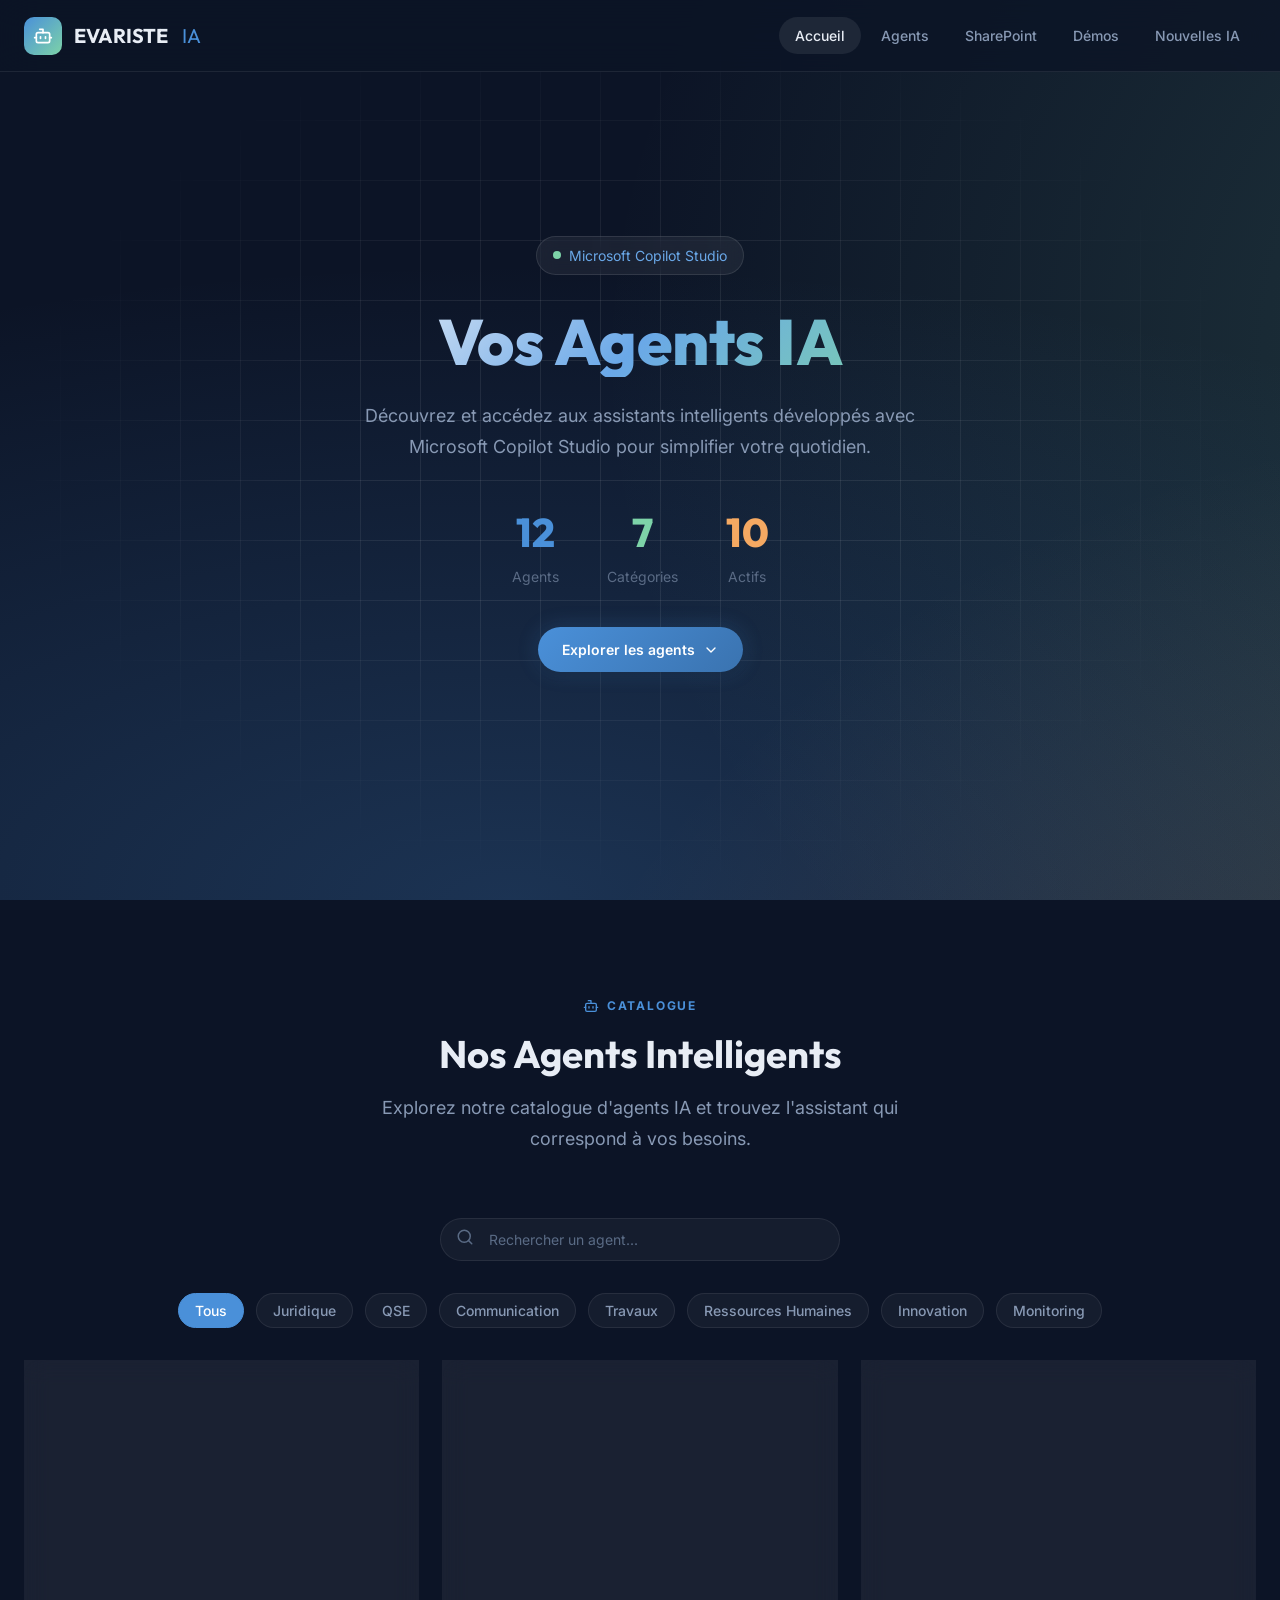
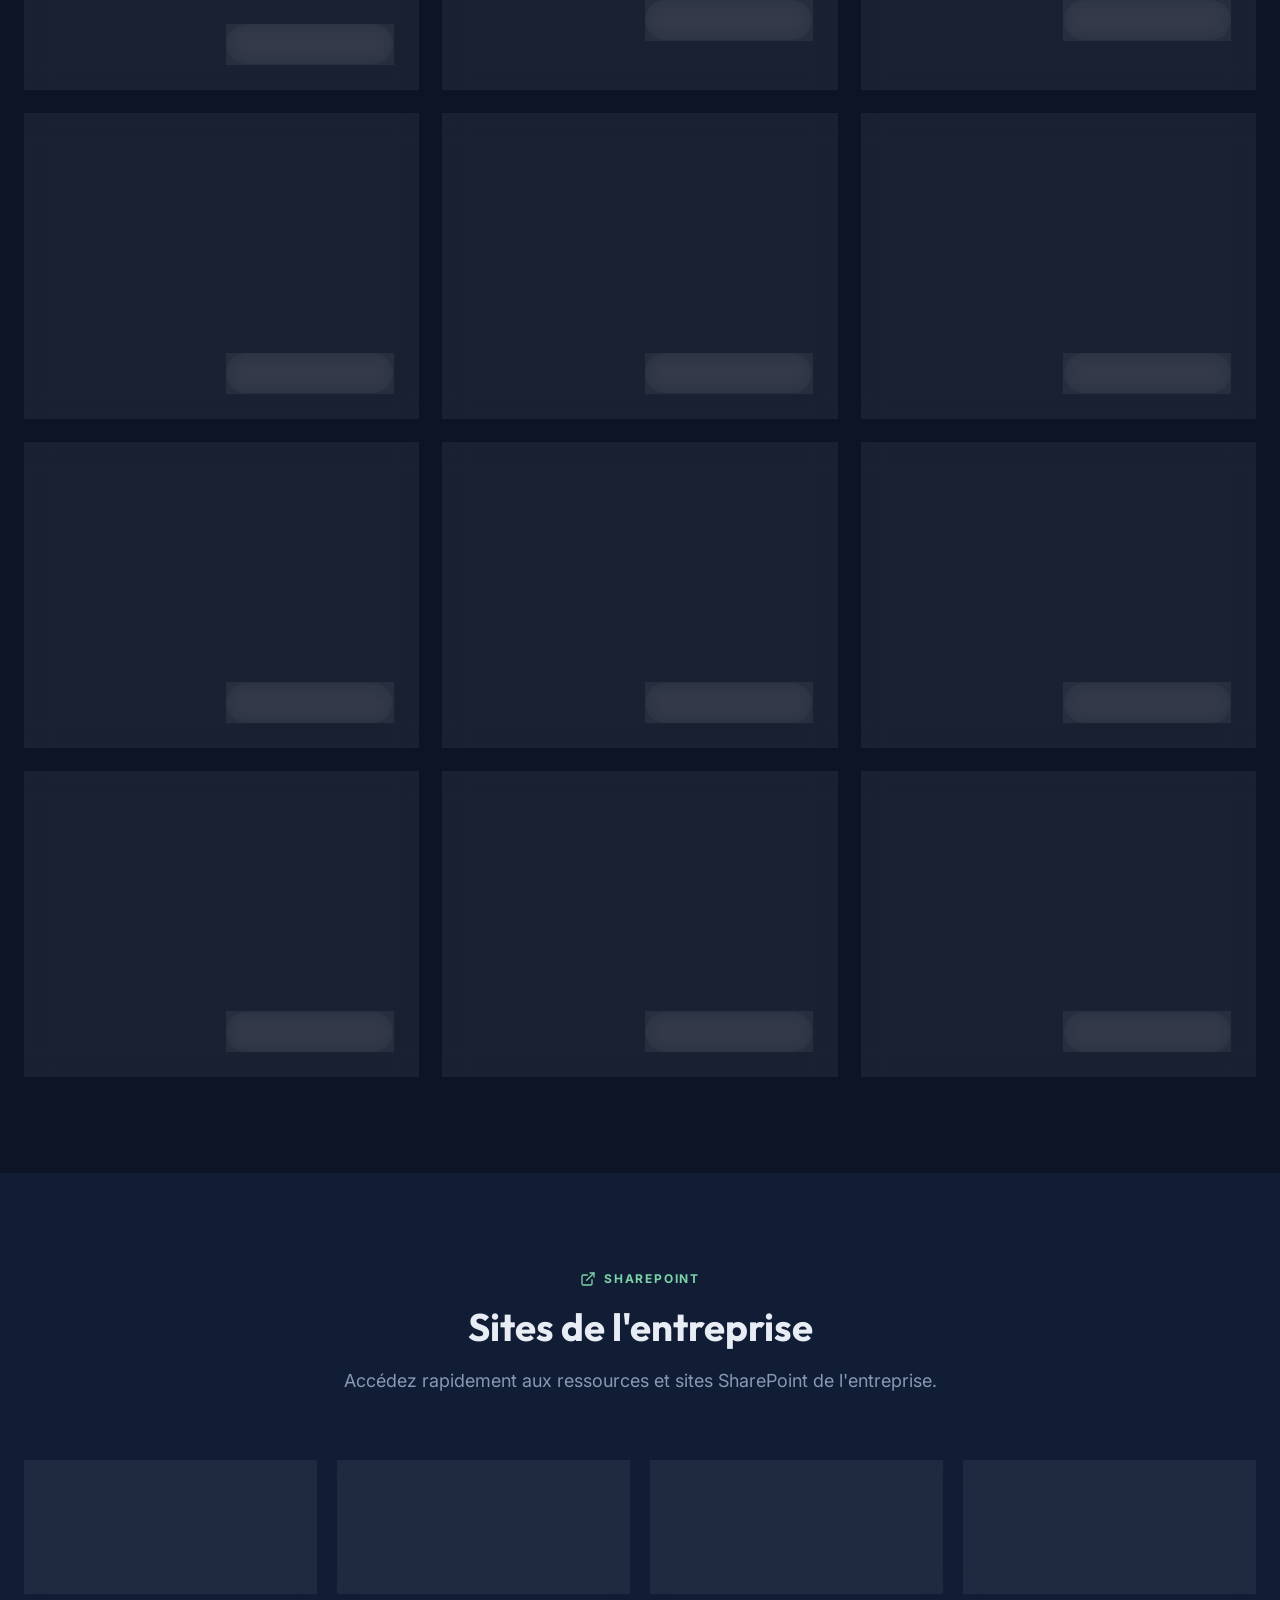
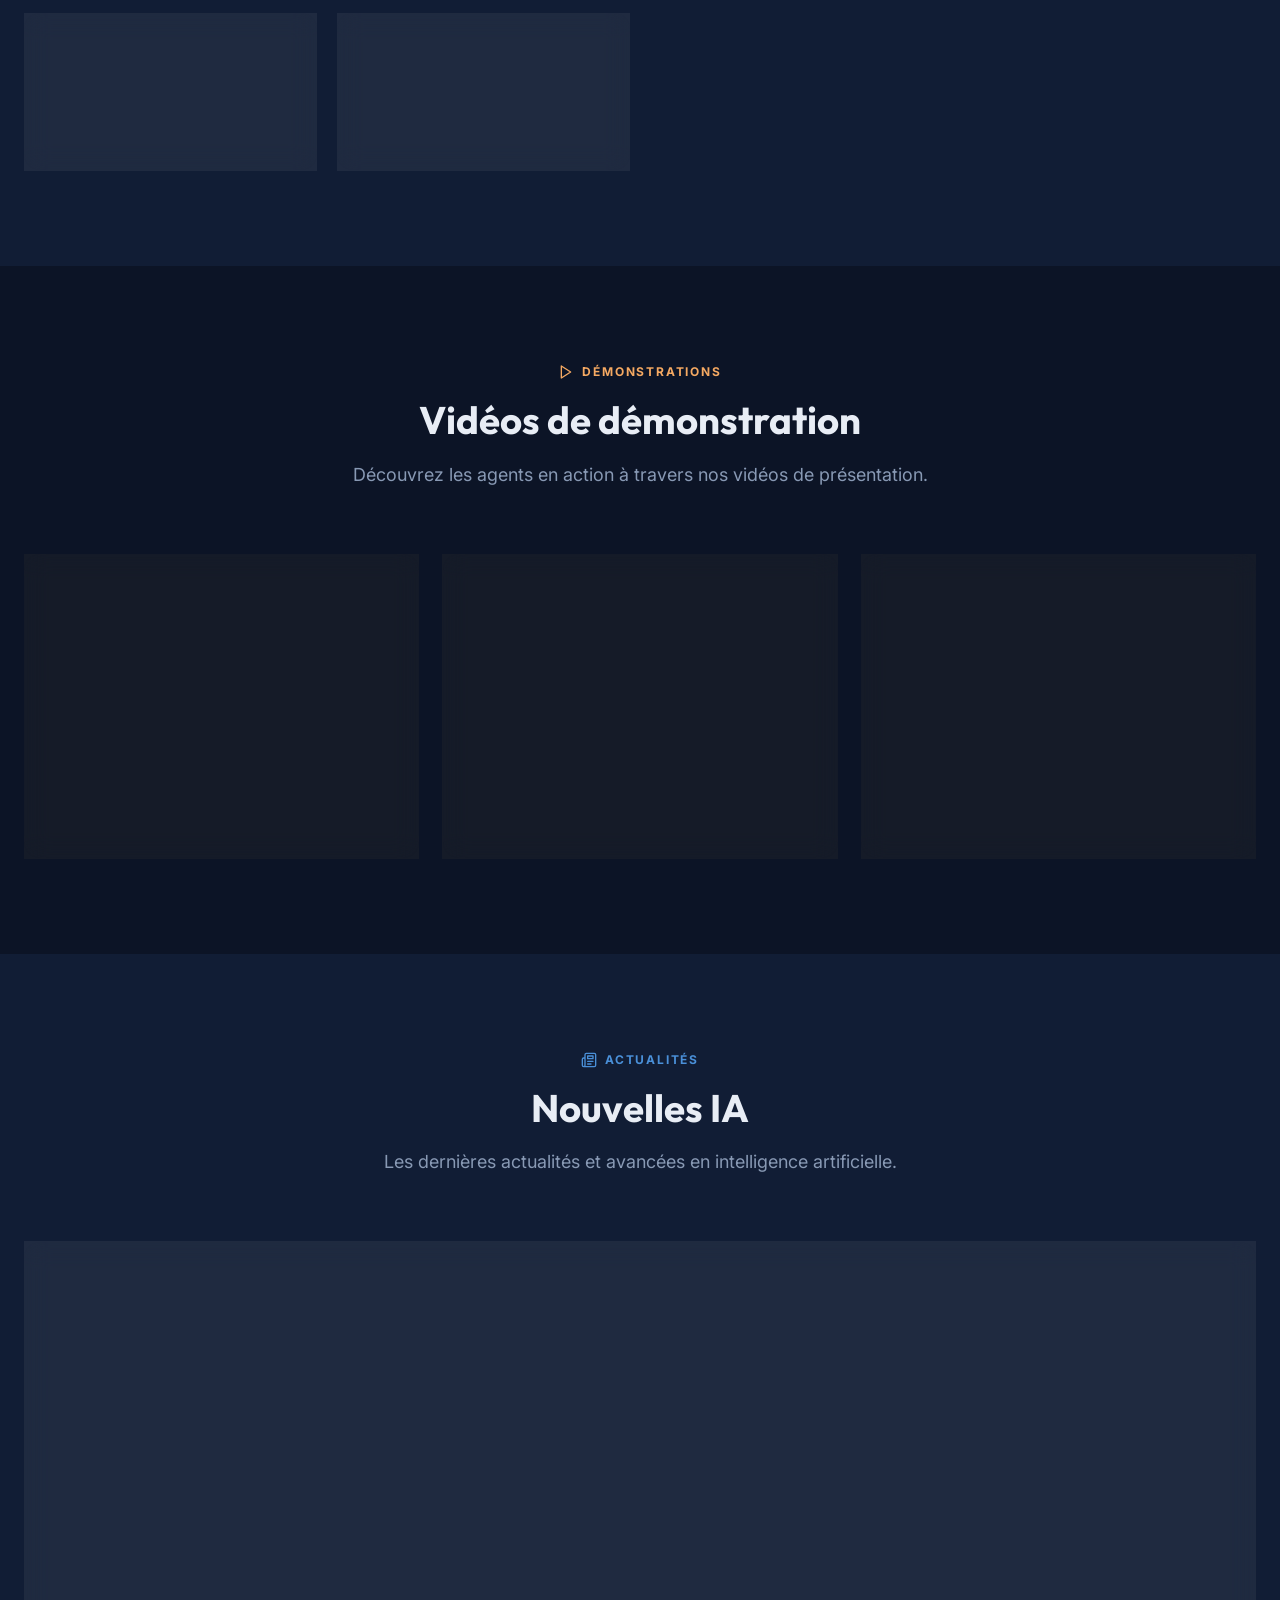
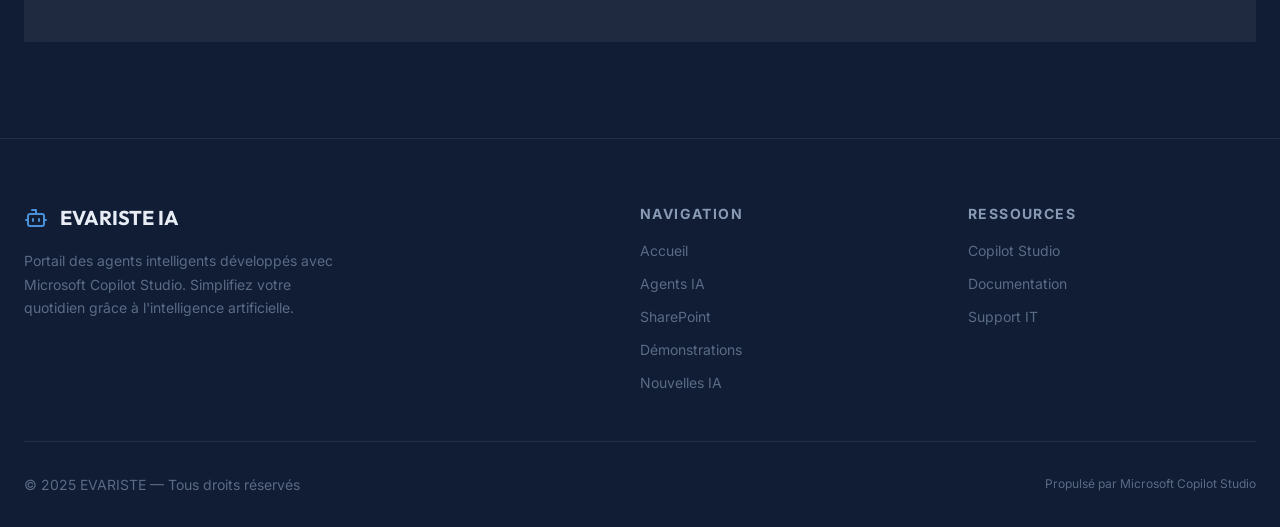
==== index.html @ 1adda0bb "first_edition première version de la page" ====
<!DOCTYPE html>
<html lang="fr">
<head>
  <meta charset="UTF-8">
  <meta name="viewport" content="width=device-width, initial-scale=1.0">
  <meta name="description" content="Portail des agents IA développés avec Microsoft Copilot Studio — EVARISTE. Découvrez et accédez aux assistants intelligents de l'entreprise.">
  <meta name="theme-color" content="#0c1426">
  <title>Agents IA — Copilot Studio | EVARISTE</title>

  <!-- Google Fonts -->
  <link rel="preconnect" href="https://fonts.googleapis.com">
  <link rel="preconnect" href="https://fonts.gstatic.com" crossorigin>
  <link href="https://fonts.googleapis.com/css2?family=Inter:wght@400;500;600;700&family=Outfit:wght@600;700;800&display=swap" rel="stylesheet">

  <!-- Stylesheets -->
  <link rel="stylesheet" href="css/variables.css">
  <link rel="stylesheet" href="css/base.css">
  <link rel="stylesheet" href="css/animations.css">
  <link rel="stylesheet" href="css/components.css">
  <link rel="stylesheet" href="css/layout.css">

  <!-- Favicon (inline SVG) -->
  <link rel="icon" href="data:image/svg+xml,<svg xmlns='http://www.w3.org/2000/svg' viewBox='0 0 100 100'><rect width='100' height='100' rx='20' fill='%234A90D9'/><text y='70' x='15' font-size='60' fill='white' font-family='sans-serif' font-weight='bold'>IA</text></svg>">
</head>
<body>

  <!-- ===== NAVIGATION ===== -->
  <nav class="nav" id="nav" role="navigation" aria-label="Navigation principale">
    <div class="nav__container">
      <a href="#" class="nav__logo" aria-label="EVARISTE - Accueil">
        <div class="nav__logo-icon" aria-hidden="true">
          <svg xmlns="http://www.w3.org/2000/svg" width="20" height="20" viewBox="0 0 24 24" fill="none" stroke="currentColor" stroke-width="2" stroke-linecap="round" stroke-linejoin="round"><path d="M12 8V4H8"/><rect x="4" y="8" width="16" height="12" rx="2"/><path d="M2 14h2"/><path d="M20 14h2"/><path d="M15 13v2"/><path d="M9 13v2"/></svg>
        </div>
        EVARISTE <span style="color: var(--blue); font-weight: 400; margin-left: 2px;">IA</span>
      </a>

      <div class="nav__links" id="nav-links">
        <a href="#accueil" class="nav__link active">Accueil</a>
        <a href="#agents" class="nav__link">Agents</a>
        <a href="#sharepoint" class="nav__link">SharePoint</a>
        <a href="#demos" class="nav__link">Démos</a>
        <a href="#nouvelles" class="nav__link">Nouvelles IA</a>
      </div>

      <button class="nav__hamburger" id="nav-hamburger" aria-label="Menu" aria-expanded="false">
        <span></span>
        <span></span>
        <span></span>
      </button>
    </div>
  </nav>

  <main>

    <!-- ===== HERO ===== -->
    <section class="hero" id="accueil">
      <div class="hero__bg" aria-hidden="true"></div>
      <div class="hero__grid" aria-hidden="true"></div>

      <div class="hero__content">
        <div class="hero__badge scale-in">
          <span class="hero__badge-dot" aria-hidden="true"></span>
          Microsoft Copilot Studio
        </div>

        <h1 class="hero__title fade-in">Vos Agents IA</h1>

        <p class="hero__subtitle fade-in">
          Découvrez et accédez aux assistants intelligents développés avec
          Microsoft Copilot Studio pour simplifier votre quotidien.
        </p>

        <div class="hero__stats fade-in">
          <div class="hero__stat">
            <div class="hero__stat-number blue" id="stat-agents">0</div>
            <div class="hero__stat-label">Agents</div>
          </div>
          <div class="hero__stat">
            <div class="hero__stat-number green" id="stat-categories">0</div>
            <div class="hero__stat-label">Catégories</div>
          </div>
          <div class="hero__stat">
            <div class="hero__stat-number orange" id="stat-active">0</div>
            <div class="hero__stat-label">Actifs</div>
          </div>
        </div>

        <div class="hero__cta fade-in">
          <a href="#agents" class="btn btn--primary">
            Explorer les agents
            <svg xmlns="http://www.w3.org/2000/svg" width="16" height="16" viewBox="0 0 24 24" fill="none" stroke="currentColor" stroke-width="2" stroke-linecap="round" stroke-linejoin="round"><polyline points="6 9 12 15 18 9"/></svg>
          </a>
        </div>
      </div>
    </section>

    <!-- ===== CATALOGUE DES AGENTS ===== -->
    <section class="section" id="agents">
      <div class="container">
        <div class="section__header slide-left">
          <div class="section__eyebrow">
            <svg xmlns="http://www.w3.org/2000/svg" width="16" height="16" viewBox="0 0 24 24" fill="none" stroke="currentColor" stroke-width="2" stroke-linecap="round" stroke-linejoin="round"><path d="M12 8V4H8"/><rect x="4" y="8" width="16" height="12" rx="2"/><path d="M2 14h2"/><path d="M20 14h2"/><path d="M15 13v2"/><path d="M9 13v2"/></svg>
            Catalogue
          </div>
          <h2 class="section__title">Nos Agents Intelligents</h2>
          <p class="section__subtitle">
            Explorez notre catalogue d'agents IA et trouvez l'assistant qui correspond à vos besoins.
          </p>
        </div>

        <!-- Search -->
        <div class="search-container fade-in">
          <span class="search-icon" aria-hidden="true">
            <svg xmlns="http://www.w3.org/2000/svg" width="18" height="18" viewBox="0 0 24 24" fill="none" stroke="currentColor" stroke-width="2" stroke-linecap="round" stroke-linejoin="round"><circle cx="11" cy="11" r="8"/><line x1="21" y1="21" x2="16.65" y2="16.65"/></svg>
          </span>
          <input type="text" class="search-input" id="search-input" placeholder="Rechercher un agent..." aria-label="Rechercher un agent">
        </div>

        <!-- Category Filters -->
        <div class="filter-bar" id="filter-bar" role="group" aria-label="Filtres par catégorie"></div>

        <!-- Agents Grid (rendered by JS) -->
        <div class="agents-grid" id="agents-grid" role="list" aria-label="Liste des agents"></div>
      </div>
    </section>

    <!-- ===== LIENS SHAREPOINT ===== -->
    <section class="section section--alt" id="sharepoint">
      <div class="container">
        <div class="section__header slide-left">
          <div class="section__eyebrow green">
            <svg xmlns="http://www.w3.org/2000/svg" width="16" height="16" viewBox="0 0 24 24" fill="none" stroke="currentColor" stroke-width="2" stroke-linecap="round" stroke-linejoin="round"><path d="M18 13v6a2 2 0 0 1-2 2H5a2 2 0 0 1-2-2V8a2 2 0 0 1 2-2h6"/><polyline points="15 3 21 3 21 9"/><line x1="10" y1="14" x2="21" y2="3"/></svg>
            SharePoint
          </div>
          <h2 class="section__title">Sites de l'entreprise</h2>
          <p class="section__subtitle">
            Accédez rapidement aux ressources et sites SharePoint de l'entreprise.
          </p>
        </div>

        <!-- SP Grid (rendered by JS) -->
        <div class="sp-grid" id="sp-grid" role="list" aria-label="Liens SharePoint"></div>
      </div>
    </section>

    <!-- ===== DÉMONSTRATIONS VIDÉO ===== -->
    <section class="section" id="demos">
      <div class="container">
        <div class="section__header slide-left">
          <div class="section__eyebrow orange">
            <svg xmlns="http://www.w3.org/2000/svg" width="16" height="16" viewBox="0 0 24 24" fill="none" stroke="currentColor" stroke-width="2" stroke-linecap="round" stroke-linejoin="round"><polygon points="5 3 19 12 5 21 5 3"/></svg>
            Démonstrations
          </div>
          <h2 class="section__title">Vidéos de démonstration</h2>
          <p class="section__subtitle">
            Découvrez les agents en action à travers nos vidéos de présentation.
          </p>
        </div>

        <!-- Videos Grid (rendered by JS) -->
        <div class="videos-grid" id="videos-grid" role="list" aria-label="Démonstrations vidéo"></div>
      </div>
    </section>

    <!-- ===== NOUVELLES IA ===== -->
    <section class="section section--alt" id="nouvelles">
      <div class="container">
        <div class="section__header slide-left">
          <div class="section__eyebrow">
            <svg xmlns="http://www.w3.org/2000/svg" width="16" height="16" viewBox="0 0 24 24" fill="none" stroke="currentColor" stroke-width="2" stroke-linecap="round" stroke-linejoin="round"><path d="M4 22h16a2 2 0 0 0 2-2V4a2 2 0 0 0-2-2H8a2 2 0 0 0-2 2v16a2 2 0 0 1-2 2Zm0 0a2 2 0 0 1-2-2v-9c0-1.1.9-2 2-2h2"/><path d="M18 14h-8"/><path d="M15 18h-5"/><path d="M10 6h8v4h-8V6Z"/></svg>
            Actualités
          </div>
          <h2 class="section__title">Nouvelles IA</h2>
          <p class="section__subtitle">
            Les dernières actualités et avancées en intelligence artificielle.
          </p>
        </div>

        <!-- News content (rendered by JS) -->
        <div class="news-container scale-in" id="news-content"></div>
      </div>
    </section>

  </main>

  <!-- ===== FOOTER ===== -->
  <footer class="footer" role="contentinfo">
    <div class="container">
      <div class="footer__content">
        <div class="footer__brand">
          <div class="footer__brand-name">
            <svg xmlns="http://www.w3.org/2000/svg" width="24" height="24" viewBox="0 0 24 24" fill="none" stroke="var(--blue)" stroke-width="2" stroke-linecap="round" stroke-linejoin="round"><path d="M12 8V4H8"/><rect x="4" y="8" width="16" height="12" rx="2"/><path d="M2 14h2"/><path d="M20 14h2"/><path d="M15 13v2"/><path d="M9 13v2"/></svg>
            EVARISTE IA
          </div>
          <p class="footer__brand-desc">
            Portail des agents intelligents développés avec Microsoft Copilot Studio.
            Simplifiez votre quotidien grâce à l'intelligence artificielle.
          </p>
        </div>

        <div>
          <div class="footer__section-title">Navigation</div>
          <div class="footer__links">
            <a href="#accueil" class="footer__link">Accueil</a>
            <a href="#agents" class="footer__link">Agents IA</a>
            <a href="#sharepoint" class="footer__link">SharePoint</a>
            <a href="#demos" class="footer__link">Démonstrations</a>
            <a href="#nouvelles" class="footer__link">Nouvelles IA</a>
          </div>
        </div>

        <div>
          <div class="footer__section-title">Ressources</div>
          <div class="footer__links">
            <a href="#" class="footer__link" target="_blank" rel="noopener">Copilot Studio</a>
            <a href="#" class="footer__link" target="_blank" rel="noopener">Documentation</a>
            <a href="#" class="footer__link" target="_blank" rel="noopener">Support IT</a>
          </div>
        </div>
      </div>

      <div class="footer__bottom">
        <div class="footer__copyright">
          © 2025 EVARISTE — Tous droits réservés
        </div>
        <div class="footer__tech">
          Propulsé par Microsoft Copilot Studio
        </div>
      </div>
    </div>
  </footer>

  <!-- Back to top -->
  <button class="back-to-top" id="back-to-top" aria-label="Retour en haut">
    <svg xmlns="http://www.w3.org/2000/svg" width="20" height="20" viewBox="0 0 24 24" fill="none" stroke="currentColor" stroke-width="2" stroke-linecap="round" stroke-linejoin="round"><line x1="12" y1="19" x2="12" y2="5"/><polyline points="5 12 12 5 19 12"/></svg>
  </button>

  <!-- Scripts -->
  <script src="js/agents-data.js"></script>
  <script src="js/components.js"></script>
  <script src="js/app.js"></script>

</body>
</html>
---- css/variables.css ----
/* ========================================
   DESIGN TOKENS — EVARISTE AI Agents
   ======================================== */

:root {
  /* ---- Background ---- */
  --bg-primary: #0c1426;
  --bg-secondary: #111d35;
  --bg-tertiary: #162040;

  /* ---- Surfaces (glassmorphism) ---- */
  --surface: rgba(255, 255, 255, 0.04);
  --surface-hover: rgba(255, 255, 255, 0.08);
  --surface-active: rgba(255, 255, 255, 0.12);
  --glass: rgba(255, 255, 255, 0.06);
  --glass-border: rgba(255, 255, 255, 0.1);

  /* ---- Accent: Blue (medium) ---- */
  --blue: #4A90D9;
  --blue-light: #6AA8E8;
  --blue-dark: #3A73B0;
  --blue-glow: rgba(74, 144, 217, 0.25);
  --blue-bg: rgba(74, 144, 217, 0.12);

  /* ---- Accent: Green (pastel) ---- */
  --green: #7DD3A8;
  --green-light: #A0E8C4;
  --green-dark: #5CB88A;
  --green-glow: rgba(125, 211, 168, 0.25);
  --green-bg: rgba(125, 211, 168, 0.12);

  /* ---- Accent: Orange (pastel) ---- */
  --orange: #F5A962;
  --orange-light: #F8C48A;
  --orange-dark: #E08C3E;
  --orange-glow: rgba(245, 169, 98, 0.25);
  --orange-bg: rgba(245, 169, 98, 0.12);

  /* ---- Text ---- */
  --text-primary: #E8EDF5;
  --text-secondary: #8899B4;
  --text-muted: #5A6B85;

  /* ---- Borders ---- */
  --border: rgba(255, 255, 255, 0.08);
  --border-hover: rgba(255, 255, 255, 0.15);
  --border-active: rgba(255, 255, 255, 0.22);

  /* ---- Spacing (4px scale) ---- */
  --space-1: 0.25rem;
  --space-2: 0.5rem;
  --space-3: 0.75rem;
  --space-4: 1rem;
  --space-5: 1.25rem;
  --space-6: 1.5rem;
  --space-8: 2rem;
  --space-10: 2.5rem;
  --space-12: 3rem;
  --space-16: 4rem;
  --space-20: 5rem;
  --space-24: 6rem;

  /* ---- Border-radius ---- */
  --radius-sm: 6px;
  --radius-md: 10px;
  --radius-lg: 16px;
  --radius-xl: 24px;
  --radius-full: 9999px;

  /* ---- Shadows ---- */
  --shadow-sm: 0 2px 8px rgba(0, 0, 0, 0.2);
  --shadow-md: 0 4px 16px rgba(0, 0, 0, 0.3);
  --shadow-lg: 0 8px 32px rgba(0, 0, 0, 0.4);
  --shadow-glow-blue: 0 0 20px var(--blue-glow);
  --shadow-glow-green: 0 0 20px var(--green-glow);
  --shadow-glow-orange: 0 0 20px var(--orange-glow);

  /* ---- Typography ---- */
  --font-body: 'Inter', -apple-system, BlinkMacSystemFont, 'Segoe UI', sans-serif;
  --font-heading: 'Outfit', 'Inter', sans-serif;

  --text-xs: 0.75rem;
  --text-sm: 0.875rem;
  --text-base: 1rem;
  --text-lg: 1.125rem;
  --text-xl: 1.25rem;
  --text-2xl: 1.5rem;
  --text-3xl: 2rem;
  --text-4xl: 2.5rem;
  --text-5xl: 3.5rem;

  --leading-tight: 1.2;
  --leading-normal: 1.5;
  --leading-relaxed: 1.7;

  /* ---- Transitions ---- */
  --transition-fast: 150ms ease;
  --transition-base: 250ms ease;
  --transition-slow: 400ms ease;
  --transition-spring: 500ms cubic-bezier(0.34, 1.56, 0.64, 1);

  /* ---- Z-index ---- */
  --z-base: 1;
  --z-dropdown: 10;
  --z-sticky: 100;
  --z-modal: 1000;

  /* ---- Layout ---- */
  --container-max: 1280px;
  --nav-height: 72px;
}
---- css/base.css ----
/* ========================================
   BASE STYLES — Reset & Defaults
   ======================================== */

*, *::before, *::after {
  box-sizing: border-box;
  margin: 0;
  padding: 0;
}

html {
  scroll-behavior: smooth;
  -webkit-text-size-adjust: 100%;
  scroll-padding-top: var(--nav-height);
}

body {
  font-family: var(--font-body);
  font-size: var(--text-base);
  line-height: var(--leading-normal);
  color: var(--text-primary);
  background: var(--bg-primary);
  min-height: 100vh;
  overflow-x: hidden;
  -webkit-font-smoothing: antialiased;
  -moz-osx-font-smoothing: grayscale;
}

/* ---- Headings ---- */
h1, h2, h3, h4, h5, h6 {
  font-family: var(--font-heading);
  line-height: var(--leading-tight);
  font-weight: 700;
  color: var(--text-primary);
}

h1 { font-size: var(--text-5xl); }
h2 { font-size: var(--text-3xl); }
h3 { font-size: var(--text-xl); }
h4 { font-size: var(--text-lg); }

p {
  color: var(--text-secondary);
  line-height: var(--leading-relaxed);
}

/* ---- Links ---- */
a {
  color: var(--blue);
  text-decoration: none;
  transition: color var(--transition-fast);
}

a:hover {
  color: var(--blue-light);
}

/* ---- Media ---- */
img, video {
  max-width: 100%;
  height: auto;
  display: block;
}

/* ---- Interactive ---- */
button {
  cursor: pointer;
  border: none;
  background: none;
  font-family: inherit;
  font-size: inherit;
  color: inherit;
}

ul, ol {
  list-style: none;
}

input, textarea, select {
  font-family: inherit;
  font-size: inherit;
  color: inherit;
  background: none;
  border: none;
  outline: none;
}

/* ---- Selection ---- */
::selection {
  background: var(--blue);
  color: white;
}

/* ---- Scrollbar ---- */
::-webkit-scrollbar {
  width: 8px;
}

::-webkit-scrollbar-track {
  background: var(--bg-primary);
}

::-webkit-scrollbar-thumb {
  background: var(--border);
  border-radius: var(--radius-full);
}

::-webkit-scrollbar-thumb:hover {
  background: var(--border-hover);
}

/* ---- Utility ---- */
.container {
  width: 100%;
  max-width: var(--container-max);
  margin: 0 auto;
  padding: 0 var(--space-6);
}

.sr-only {
  position: absolute;
  width: 1px;
  height: 1px;
  padding: 0;
  margin: -1px;
  overflow: hidden;
  clip: rect(0, 0, 0, 0);
  white-space: nowrap;
  border: 0;
}
---- css/animations.css ----
/* ========================================
   ANIMATIONS & TRANSITIONS
   ======================================== */

/* ---- Scroll reveal: fade-in from below ---- */
.fade-in {
  opacity: 0;
  transform: translateY(30px);
  transition: opacity 0.6s ease, transform 0.6s ease;
}

.fade-in.visible {
  opacity: 1;
  transform: translateY(0);
}

/* Staggered delay for grid children */
.fade-in:nth-child(1)  { transition-delay: 0.05s; }
.fade-in:nth-child(2)  { transition-delay: 0.10s; }
.fade-in:nth-child(3)  { transition-delay: 0.15s; }
.fade-in:nth-child(4)  { transition-delay: 0.20s; }
.fade-in:nth-child(5)  { transition-delay: 0.25s; }
.fade-in:nth-child(6)  { transition-delay: 0.30s; }
.fade-in:nth-child(7)  { transition-delay: 0.35s; }
.fade-in:nth-child(8)  { transition-delay: 0.40s; }
.fade-in:nth-child(9)  { transition-delay: 0.45s; }
.fade-in:nth-child(10) { transition-delay: 0.50s; }
.fade-in:nth-child(11) { transition-delay: 0.55s; }
.fade-in:nth-child(12) { transition-delay: 0.60s; }

/* ---- Slide in from left ---- */
.slide-left {
  opacity: 0;
  transform: translateX(-30px);
  transition: opacity 0.6s ease, transform 0.6s ease;
}

.slide-left.visible {
  opacity: 1;
  transform: translateX(0);
}

/* ---- Scale in ---- */
.scale-in {
  opacity: 0;
  transform: scale(0.9);
  transition: opacity 0.5s ease, transform 0.5s ease;
}

.scale-in.visible {
  opacity: 1;
  transform: scale(1);
}

/* ---- Keyframe: pulse ---- */
@keyframes pulse {
  0%, 100% { opacity: 1; transform: scale(1); }
  50%      { opacity: 0.6; transform: scale(1.15); }
}

.pulse { animation: pulse 2s ease-in-out infinite; }

/* ---- Keyframe: gradient shift (hero background) ---- */
@keyframes gradientShift {
  0%   { background-position: 0% 50%; }
  50%  { background-position: 100% 50%; }
  100% { background-position: 0% 50%; }
}

/* ---- Keyframe: grid pulse (hero grid) ---- */
@keyframes gridPulse {
  0%, 100% { opacity: 0.03; }
  50%      { opacity: 0.08; }
}

/* ---- Keyframe: float ---- */
@keyframes float {
  0%, 100% { transform: translateY(0); }
  50%      { transform: translateY(-10px); }
}

/* ---- Keyframe: shimmer loading ---- */
@keyframes shimmer {
  0%   { background-position: -200% 0; }
  100% { background-position: 200% 0; }
}

.shimmer {
  background: linear-gradient(
    90deg,
    var(--surface) 25%,
    var(--surface-hover) 50%,
    var(--surface) 75%
  );
  background-size: 200% 100%;
  animation: shimmer 1.5s ease-in-out infinite;
}

/* ---- Keyframe: spin ---- */
@keyframes spin {
  to { transform: rotate(360deg); }
}

.spin { animation: spin 1s linear infinite; }

/* ---- Keyframe: glow pulse ---- */
@keyframes glowPulse {
  0%, 100% { box-shadow: 0 0 5px var(--blue-glow); }
  50%      { box-shadow: 0 0 20px var(--blue-glow), 0 0 40px var(--blue-glow); }
}

/* ---- Keyframe: count up reveal ---- */
@keyframes countReveal {
  from { opacity: 0; transform: translateY(10px); }
  to   { opacity: 1; transform: translateY(0); }
}

/* ---- Reduced motion ---- */
@media (prefers-reduced-motion: reduce) {
  *, *::before, *::after {
    animation-duration: 0.01ms !important;
    animation-iteration-count: 1 !important;
    transition-duration: 0.01ms !important;
    scroll-behavior: auto !important;
  }

  .fade-in, .slide-left, .scale-in {
    opacity: 1;
    transform: none;
  }
}
---- css/components.css ----
/* ========================================
   COMPONENTS — All UI component styles
   ======================================== */

/* ===== NAVIGATION ===== */
.nav {
  position: fixed;
  top: 0;
  left: 0;
  right: 0;
  height: var(--nav-height);
  background: rgba(12, 20, 38, 0.8);
  backdrop-filter: blur(20px);
  -webkit-backdrop-filter: blur(20px);
  border-bottom: 1px solid var(--border);
  z-index: var(--z-sticky);
  transition: background var(--transition-base), box-shadow var(--transition-base);
}

.nav.scrolled {
  background: rgba(12, 20, 38, 0.95);
  box-shadow: var(--shadow-md);
}

.nav__container {
  display: flex;
  align-items: center;
  justify-content: space-between;
  height: 100%;
  max-width: var(--container-max);
  margin: 0 auto;
  padding: 0 var(--space-6);
}

.nav__logo {
  display: flex;
  align-items: center;
  gap: var(--space-3);
  font-family: var(--font-heading);
  font-size: var(--text-xl);
  font-weight: 700;
  color: var(--text-primary);
  text-decoration: none;
}

.nav__logo-icon {
  width: 38px;
  height: 38px;
  background: linear-gradient(135deg, var(--blue), var(--green));
  border-radius: var(--radius-md);
  display: flex;
  align-items: center;
  justify-content: center;
  color: white;
  font-size: var(--text-lg);
}

.nav__links {
  display: flex;
  align-items: center;
  gap: var(--space-1);
}

.nav__link {
  padding: var(--space-2) var(--space-4);
  border-radius: var(--radius-full);
  color: var(--text-secondary);
  font-size: var(--text-sm);
  font-weight: 500;
  transition: all var(--transition-fast);
  white-space: nowrap;
  text-decoration: none;
}

.nav__link:hover,
.nav__link.active {
  color: var(--text-primary);
  background: var(--surface-hover);
}

.nav__hamburger {
  display: none;
  flex-direction: column;
  gap: 5px;
  padding: var(--space-2);
  cursor: pointer;
  background: none;
  border: none;
}

.nav__hamburger span {
  display: block;
  width: 22px;
  height: 2px;
  background: var(--text-primary);
  border-radius: 2px;
  transition: all var(--transition-base);
  transform-origin: center;
}

.nav__hamburger.active span:nth-child(1) {
  transform: translateY(7px) rotate(45deg);
}

.nav__hamburger.active span:nth-child(2) {
  opacity: 0;
}

.nav__hamburger.active span:nth-child(3) {
  transform: translateY(-7px) rotate(-45deg);
}

/* ===== HERO ===== */
.hero {
  position: relative;
  min-height: 100vh;
  display: flex;
  align-items: center;
  justify-content: center;
  overflow: hidden;
  padding: var(--nav-height) var(--space-6) var(--space-16);
}

.hero__bg {
  position: absolute;
  inset: 0;
  background:
    radial-gradient(ellipse at 20% 50%, var(--blue-glow), transparent 50%),
    radial-gradient(ellipse at 80% 20%, var(--green-glow), transparent 50%),
    radial-gradient(ellipse at 60% 80%, var(--orange-glow), transparent 50%),
    var(--bg-primary);
  animation: gradientShift 15s ease infinite;
  background-size: 200% 200%;
}

.hero__grid {
  position: absolute;
  inset: 0;
  background-image:
    linear-gradient(var(--border) 1px, transparent 1px),
    linear-gradient(90deg, var(--border) 1px, transparent 1px);
  background-size: 60px 60px;
  animation: gridPulse 4s ease-in-out infinite;
  mask-image: radial-gradient(ellipse at center, black 30%, transparent 70%);
  -webkit-mask-image: radial-gradient(ellipse at center, black 30%, transparent 70%);
}

.hero__content {
  position: relative;
  text-align: center;
  max-width: 800px;
  z-index: 2;
}

.hero__badge {
  display: inline-flex;
  align-items: center;
  gap: var(--space-2);
  padding: var(--space-2) var(--space-4);
  background: var(--glass);
  border: 1px solid var(--glass-border);
  border-radius: var(--radius-full);
  font-size: var(--text-sm);
  color: var(--blue-light);
  margin-bottom: var(--space-8);
  backdrop-filter: blur(10px);
}

.hero__badge-dot {
  width: 8px;
  height: 8px;
  background: var(--green);
  border-radius: 50%;
  animation: pulse 2s ease-in-out infinite;
}

.hero__title {
  font-size: clamp(2.5rem, 5vw, 4rem);
  font-weight: 800;
  line-height: 1.1;
  margin-bottom: var(--space-6);
  background: linear-gradient(135deg, var(--text-primary) 0%, var(--blue-light) 50%, var(--green) 100%);
  -webkit-background-clip: text;
  -webkit-text-fill-color: transparent;
  background-clip: text;
}

.hero__subtitle {
  font-size: var(--text-lg);
  color: var(--text-secondary);
  max-width: 600px;
  margin: 0 auto var(--space-10);
  line-height: var(--leading-relaxed);
}

.hero__stats {
  display: flex;
  justify-content: center;
  gap: var(--space-12);
  margin-bottom: var(--space-10);
}

.hero__stat { text-align: center; }

.hero__stat-number {
  font-family: var(--font-heading);
  font-size: var(--text-4xl);
  font-weight: 800;
  color: var(--text-primary);
}

.hero__stat-number.blue   { color: var(--blue); }
.hero__stat-number.green  { color: var(--green); }
.hero__stat-number.orange { color: var(--orange); }

.hero__stat-label {
  font-size: var(--text-sm);
  color: var(--text-muted);
  margin-top: var(--space-1);
}

/* ===== BUTTONS ===== */
.btn {
  display: inline-flex;
  align-items: center;
  justify-content: center;
  gap: var(--space-2);
  padding: var(--space-3) var(--space-6);
  border-radius: var(--radius-full);
  font-weight: 600;
  font-size: var(--text-sm);
  transition: all var(--transition-base);
  cursor: pointer;
  white-space: nowrap;
  text-decoration: none;
  border: none;
}

.btn--primary {
  background: linear-gradient(135deg, var(--blue), var(--blue-dark));
  color: white;
  box-shadow: var(--shadow-sm), 0 0 20px var(--blue-glow);
}

.btn--primary:hover {
  transform: translateY(-2px);
  box-shadow: var(--shadow-md), 0 0 30px var(--blue-glow);
  color: white;
}

.btn--secondary {
  background: var(--glass);
  color: var(--text-primary);
  border: 1px solid var(--glass-border);
  backdrop-filter: blur(10px);
}

.btn--secondary:hover {
  background: var(--surface-hover);
  border-color: var(--border-hover);
  transform: translateY(-2px);
  color: var(--text-primary);
}

.btn--ghost {
  color: var(--text-secondary);
  padding: var(--space-2) var(--space-4);
}

.btn--ghost:hover {
  color: var(--text-primary);
  background: var(--surface);
}

.btn--sm {
  padding: var(--space-2) var(--space-4);
  font-size: var(--text-xs);
}

.btn--green {
  background: linear-gradient(135deg, var(--green), var(--green-dark));
  color: #0c1426;
  box-shadow: var(--shadow-sm), 0 0 20px var(--green-glow);
}

.btn--green:hover {
  transform: translateY(-2px);
  box-shadow: var(--shadow-md), 0 0 30px var(--green-glow);
  color: #0c1426;
}

.btn--orange {
  background: linear-gradient(135deg, var(--orange), var(--orange-dark));
  color: #0c1426;
  box-shadow: var(--shadow-sm), 0 0 20px var(--orange-glow);
}

.btn--orange:hover {
  transform: translateY(-2px);
  box-shadow: var(--shadow-md), 0 0 30px var(--orange-glow);
  color: #0c1426;
}

/* ===== SECTIONS ===== */
.section {
  padding: var(--space-24) 0;
  position: relative;
}

.section--alt {
  background: var(--bg-secondary);
}

.section__header {
  text-align: center;
  margin-bottom: var(--space-16);
}

.section__eyebrow {
  display: inline-flex;
  align-items: center;
  gap: var(--space-2);
  font-size: var(--text-xs);
  font-weight: 700;
  text-transform: uppercase;
  letter-spacing: 0.15em;
  color: var(--blue);
  margin-bottom: var(--space-4);
}

.section__eyebrow.green  { color: var(--green); }
.section__eyebrow.orange { color: var(--orange); }

.section__title {
  font-size: clamp(1.75rem, 3vw, 2.5rem);
  margin-bottom: var(--space-4);
}

.section__subtitle {
  font-size: var(--text-lg);
  color: var(--text-secondary);
  max-width: 600px;
  margin: 0 auto;
}

/* ===== FILTER BAR ===== */
.filter-bar {
  display: flex;
  flex-wrap: wrap;
  align-items: center;
  gap: var(--space-3);
  margin-bottom: var(--space-8);
  justify-content: center;
}

.filter-btn {
  padding: var(--space-2) var(--space-4);
  border-radius: var(--radius-full);
  font-size: var(--text-sm);
  font-weight: 500;
  color: var(--text-secondary);
  background: var(--surface);
  border: 1px solid var(--border);
  cursor: pointer;
  transition: all var(--transition-fast);
}

.filter-btn:hover {
  color: var(--text-primary);
  background: var(--surface-hover);
  border-color: var(--border-hover);
}

.filter-btn.active {
  color: white;
  background: var(--blue);
  border-color: var(--blue);
}

.search-container {
  position: relative;
  max-width: 400px;
  margin: 0 auto var(--space-8);
}

.search-input {
  width: 100%;
  padding: var(--space-3) var(--space-4) var(--space-3) var(--space-12);
  background: var(--surface);
  border: 1px solid var(--border);
  border-radius: var(--radius-full);
  color: var(--text-primary);
  font-size: var(--text-sm);
  transition: all var(--transition-fast);
}

.search-input::placeholder {
  color: var(--text-muted);
}

.search-input:focus {
  border-color: var(--blue);
  box-shadow: 0 0 0 3px var(--blue-glow);
}

.search-icon {
  position: absolute;
  left: var(--space-4);
  top: 50%;
  transform: translateY(-50%);
  color: var(--text-muted);
  pointer-events: none;
}

/* ===== AGENT CARDS ===== */
.agents-grid {
  display: grid;
  grid-template-columns: repeat(auto-fill, minmax(340px, 1fr));
  gap: var(--space-6);
}

.agent-card {
  position: relative;
  background: var(--glass);
  border: 1px solid var(--glass-border);
  border-radius: var(--radius-lg);
  padding: var(--space-6);
  backdrop-filter: blur(12px);
  -webkit-backdrop-filter: blur(12px);
  transition: all var(--transition-base);
  overflow: hidden;
}

.agent-card::before {
  content: '';
  position: absolute;
  top: 0;
  left: 0;
  right: 0;
  height: 3px;
  opacity: 0;
  transition: opacity var(--transition-base);
}

.agent-card[data-color="blue"]::before   { background: linear-gradient(90deg, var(--blue), var(--blue-light)); }
.agent-card[data-color="green"]::before  { background: linear-gradient(90deg, var(--green), var(--green-light)); }
.agent-card[data-color="orange"]::before { background: linear-gradient(90deg, var(--orange), var(--orange-light)); }

.agent-card:hover {
  transform: translateY(-4px);
  border-color: var(--border-hover);
  box-shadow: var(--shadow-lg);
}

.agent-card:hover::before {
  opacity: 1;
}

.agent-card[data-color="blue"]:hover   { box-shadow: var(--shadow-lg), var(--shadow-glow-blue); }
.agent-card[data-color="green"]:hover  { box-shadow: var(--shadow-lg), var(--shadow-glow-green); }
.agent-card[data-color="orange"]:hover { box-shadow: var(--shadow-lg), var(--shadow-glow-orange); }

.agent-card__header {
  display: flex;
  align-items: flex-start;
  gap: var(--space-4);
  margin-bottom: var(--space-4);
}

.agent-card__icon {
  width: 48px;
  height: 48px;
  border-radius: var(--radius-md);
  display: flex;
  align-items: center;
  justify-content: center;
  flex-shrink: 0;
}

.agent-card__icon.blue   { background: var(--blue-bg);   color: var(--blue); }
.agent-card__icon.green  { background: var(--green-bg);  color: var(--green); }
.agent-card__icon.orange { background: var(--orange-bg); color: var(--orange); }

.agent-card__icon svg {
  width: 24px;
  height: 24px;
}

.agent-card__info { flex: 1; min-width: 0; }

.agent-card__title {
  font-size: var(--text-lg);
  font-weight: 700;
  margin-bottom: var(--space-1);
}

.agent-card__category {
  display: inline-flex;
  align-items: center;
  gap: var(--space-1);
  font-size: var(--text-xs);
  font-weight: 600;
  text-transform: uppercase;
  letter-spacing: 0.05em;
}

.agent-card__category.blue   { color: var(--blue); }
.agent-card__category.green  { color: var(--green); }
.agent-card__category.orange { color: var(--orange); }

.agent-card__description {
  font-size: var(--text-sm);
  color: var(--text-secondary);
  line-height: var(--leading-relaxed);
  margin-bottom: var(--space-4);
  display: -webkit-box;
  -webkit-line-clamp: 3;
  -webkit-box-orient: vertical;
  overflow: hidden;
}

.agent-card__status {
  display: inline-flex;
  align-items: center;
  gap: var(--space-2);
  font-size: var(--text-xs);
  color: var(--text-muted);
  margin-bottom: var(--space-4);
}

.agent-card__status-dot {
  width: 6px;
  height: 6px;
  border-radius: 50%;
}

.agent-card__status-dot.active  { background: var(--green); }
.agent-card__status-dot.beta    { background: var(--orange); }
.agent-card__status-dot.coming  { background: var(--text-muted); }

.agent-card__tags {
  display: flex;
  flex-wrap: wrap;
  gap: var(--space-2);
  margin-bottom: var(--space-5);
}

.agent-card__tag {
  padding: var(--space-1) var(--space-3);
  background: var(--surface);
  border-radius: var(--radius-full);
  font-size: var(--text-xs);
  color: var(--text-muted);
}

.agent-card__actions {
  display: flex;
  gap: var(--space-3);
}

.agent-card__actions .btn { flex: 1; }

/* ===== SHAREPOINT CARDS ===== */
.sp-grid {
  display: grid;
  grid-template-columns: repeat(auto-fill, minmax(280px, 1fr));
  gap: var(--space-5);
}

.sp-card {
  display: flex;
  align-items: center;
  gap: var(--space-4);
  padding: var(--space-5);
  background: var(--glass);
  border: 1px solid var(--glass-border);
  border-radius: var(--radius-lg);
  backdrop-filter: blur(12px);
  transition: all var(--transition-base);
  text-decoration: none;
  color: inherit;
}

.sp-card:hover {
  transform: translateY(-3px);
  border-color: var(--border-hover);
  box-shadow: var(--shadow-md);
  background: var(--surface-hover);
  color: inherit;
}

.sp-card__icon {
  width: 44px;
  height: 44px;
  border-radius: var(--radius-md);
  background: var(--blue-bg);
  color: var(--blue);
  display: flex;
  align-items: center;
  justify-content: center;
  flex-shrink: 0;
}

.sp-card__icon svg {
  width: 22px;
  height: 22px;
}

.sp-card__content { flex: 1; min-width: 0; }

.sp-card__title {
  font-size: var(--text-base);
  font-weight: 600;
  color: var(--text-primary);
  margin-bottom: var(--space-1);
}

.sp-card__description {
  font-size: var(--text-sm);
  color: var(--text-muted);
}

.sp-card__arrow {
  color: var(--text-muted);
  transition: all var(--transition-fast);
  flex-shrink: 0;
}

.sp-card:hover .sp-card__arrow {
  color: var(--blue);
  transform: translateX(4px);
}

/* ===== VIDEO CARDS ===== */
.videos-grid {
  display: grid;
  grid-template-columns: repeat(auto-fill, minmax(340px, 1fr));
  gap: var(--space-6);
}

.video-card {
  background: var(--glass);
  border: 1px solid var(--glass-border);
  border-radius: var(--radius-lg);
  overflow: hidden;
  backdrop-filter: blur(12px);
  transition: all var(--transition-base);
}

.video-card:hover {
  transform: translateY(-3px);
  border-color: var(--border-hover);
  box-shadow: var(--shadow-md);
}

.video-card__thumbnail {
  position: relative;
  width: 100%;
  aspect-ratio: 16/9;
  overflow: hidden;
  cursor: pointer;
}

.video-card__thumbnail-bg {
  width: 100%;
  height: 100%;
  display: flex;
  align-items: center;
  justify-content: center;
  font-size: 3rem;
  transition: transform var(--transition-slow);
}

.video-card__thumbnail-bg.blue   { background: linear-gradient(135deg, var(--bg-tertiary), rgba(74, 144, 217, 0.15)); }
.video-card__thumbnail-bg.green  { background: linear-gradient(135deg, var(--bg-tertiary), rgba(125, 211, 168, 0.15)); }
.video-card__thumbnail-bg.orange { background: linear-gradient(135deg, var(--bg-tertiary), rgba(245, 169, 98, 0.15)); }

.video-card:hover .video-card__thumbnail-bg {
  transform: scale(1.05);
}

.video-card__play {
  position: absolute;
  inset: 0;
  display: flex;
  align-items: center;
  justify-content: center;
  background: rgba(0, 0, 0, 0.2);
  transition: background var(--transition-base);
}

.video-card:hover .video-card__play {
  background: rgba(0, 0, 0, 0.4);
}

.video-card__play-icon {
  width: 56px;
  height: 56px;
  background: var(--blue);
  border-radius: 50%;
  display: flex;
  align-items: center;
  justify-content: center;
  color: white;
  box-shadow: var(--shadow-md), var(--shadow-glow-blue);
  transition: transform var(--transition-spring);
}

.video-card:hover .video-card__play-icon {
  transform: scale(1.1);
}

.video-card__play-icon svg {
  width: 24px;
  height: 24px;
  margin-left: 2px;
}

.video-card__duration {
  position: absolute;
  bottom: var(--space-3);
  right: var(--space-3);
  padding: var(--space-1) var(--space-2);
  background: rgba(0, 0, 0, 0.7);
  border-radius: var(--radius-sm);
  font-size: var(--text-xs);
  color: white;
  font-weight: 500;
}

.video-card__info {
  padding: var(--space-4) var(--space-5);
}

.video-card__title {
  font-size: var(--text-base);
  font-weight: 600;
  color: var(--text-primary);
  margin-bottom: var(--space-1);
}

.video-card__agent {
  font-size: var(--text-sm);
  color: var(--text-muted);
}

/* ===== NEWS SECTION ===== */
.news-container {
  background: var(--glass);
  border: 1px solid var(--glass-border);
  border-radius: var(--radius-lg);
  overflow: hidden;
  backdrop-filter: blur(12px);
  min-height: 400px;
}

.news-iframe {
  width: 100%;
  min-height: 400px;
  border: none;
}

.news-placeholder {
  padding: var(--space-12);
  text-align: center;
  color: var(--text-muted);
}

.news-placeholder__icon {
  width: 64px;
  height: 64px;
  margin: 0 auto var(--space-6);
  background: var(--surface);
  border-radius: var(--radius-lg);
  display: flex;
  align-items: center;
  justify-content: center;
  color: var(--text-muted);
}

.news-placeholder__icon svg {
  width: 32px;
  height: 32px;
}

.news-placeholder__title {
  font-size: var(--text-lg);
  color: var(--text-secondary);
  margin-bottom: var(--space-2);
  font-weight: 600;
}

.news-placeholder__text {
  font-size: var(--text-sm);
  max-width: 400px;
  margin: 0 auto;
  line-height: var(--leading-relaxed);
}

/* ===== MODAL ===== */
.modal-overlay {
  position: fixed;
  inset: 0;
  background: rgba(0, 0, 0, 0.7);
  backdrop-filter: blur(8px);
  -webkit-backdrop-filter: blur(8px);
  z-index: var(--z-modal);
  display: flex;
  align-items: center;
  justify-content: center;
  padding: var(--space-6);
  opacity: 0;
  visibility: hidden;
  transition: all var(--transition-base);
}

.modal-overlay.active {
  opacity: 1;
  visibility: visible;
}

.modal {
  width: 100%;
  max-width: 800px;
  max-height: 90vh;
  background: var(--bg-secondary);
  border: 1px solid var(--glass-border);
  border-radius: var(--radius-xl);
  overflow: hidden;
  transform: scale(0.9) translateY(20px);
  transition: transform var(--transition-spring);
  display: flex;
  flex-direction: column;
}

.modal-overlay.active .modal {
  transform: scale(1) translateY(0);
}

.modal__header {
  display: flex;
  align-items: center;
  justify-content: space-between;
  padding: var(--space-5) var(--space-6);
  border-bottom: 1px solid var(--border);
}

.modal__title {
  font-size: var(--text-lg);
  font-weight: 700;
  display: flex;
  align-items: center;
  gap: var(--space-3);
}

.modal__close {
  width: 36px;
  height: 36px;
  border-radius: var(--radius-md);
  display: flex;
  align-items: center;
  justify-content: center;
  color: var(--text-secondary);
  transition: all var(--transition-fast);
  cursor: pointer;
  background: none;
  border: none;
}

.modal__close:hover {
  background: var(--surface-hover);
  color: var(--text-primary);
}

.modal__body {
  flex: 1;
  overflow: hidden;
}

.modal__body iframe {
  width: 100%;
  height: 600px;
  border: none;
}

.modal__placeholder {
  display: flex;
  flex-direction: column;
  align-items: center;
  justify-content: center;
  padding: var(--space-16);
  text-align: center;
  color: var(--text-muted);
  min-height: 400px;
}

.modal__placeholder-icon {
  font-size: 3rem;
  margin-bottom: var(--space-4);
}

.modal__placeholder-text {
  font-size: var(--text-base);
  color: var(--text-secondary);
  margin-bottom: var(--space-2);
}

.modal__placeholder-hint {
  font-size: var(--text-sm);
}

/* ===== FOOTER ===== */
.footer {
  background: var(--bg-secondary);
  border-top: 1px solid var(--border);
  padding: var(--space-16) 0 var(--space-8);
}

.footer__content {
  display: grid;
  grid-template-columns: 2fr 1fr 1fr;
  gap: var(--space-10);
  margin-bottom: var(--space-12);
}

.footer__brand { max-width: 320px; }

.footer__brand-name {
  font-family: var(--font-heading);
  font-size: var(--text-xl);
  font-weight: 700;
  color: var(--text-primary);
  margin-bottom: var(--space-4);
  display: flex;
  align-items: center;
  gap: var(--space-3);
}

.footer__brand-desc {
  font-size: var(--text-sm);
  color: var(--text-muted);
  line-height: var(--leading-relaxed);
}

.footer__section-title {
  font-size: var(--text-sm);
  font-weight: 700;
  text-transform: uppercase;
  letter-spacing: 0.1em;
  color: var(--text-secondary);
  margin-bottom: var(--space-4);
}

.footer__links {
  display: flex;
  flex-direction: column;
  gap: var(--space-3);
}

.footer__link {
  font-size: var(--text-sm);
  color: var(--text-muted);
  transition: color var(--transition-fast);
  text-decoration: none;
}

.footer__link:hover {
  color: var(--blue);
}

.footer__bottom {
  padding-top: var(--space-8);
  border-top: 1px solid var(--border);
  display: flex;
  align-items: center;
  justify-content: space-between;
}

.footer__copyright {
  font-size: var(--text-sm);
  color: var(--text-muted);
}

.footer__tech {
  font-size: var(--text-xs);
  color: var(--text-muted);
  display: flex;
  align-items: center;
  gap: var(--space-2);
}

/* ===== BADGES ===== */
.badge {
  display: inline-flex;
  align-items: center;
  gap: var(--space-1);
  padding: var(--space-1) var(--space-3);
  border-radius: var(--radius-full);
  font-size: var(--text-xs);
  font-weight: 600;
}

.badge--blue   { background: var(--blue-bg);   color: var(--blue); }
.badge--green  { background: var(--green-bg);  color: var(--green); }
.badge--orange { background: var(--orange-bg); color: var(--orange); }

/* ===== EMPTY STATE ===== */
.empty-state {
  text-align: center;
  padding: var(--space-16) var(--space-6);
  color: var(--text-muted);
}

.empty-state__icon {
  font-size: var(--text-4xl);
  margin-bottom: var(--space-4);
}

.empty-state__text {
  font-size: var(--text-lg);
  color: var(--text-secondary);
}

/* ===== BACK TO TOP ===== */
.back-to-top {
  position: fixed;
  bottom: var(--space-6);
  right: var(--space-6);
  width: 44px;
  height: 44px;
  background: var(--blue);
  color: white;
  border-radius: 50%;
  display: flex;
  align-items: center;
  justify-content: center;
  box-shadow: var(--shadow-md), var(--shadow-glow-blue);
  opacity: 0;
  visibility: hidden;
  transform: translateY(10px);
  transition: all var(--transition-base);
  z-index: var(--z-dropdown);
  cursor: pointer;
  border: none;
}

.back-to-top.visible {
  opacity: 1;
  visibility: visible;
  transform: translateY(0);
}

.back-to-top:hover {
  transform: translateY(-3px);
}

.back-to-top svg {
  width: 20px;
  height: 20px;
}
---- css/layout.css ----
/* ========================================
   LAYOUT — Responsive grid & breakpoints
   ======================================== */

/* ---- Tablet (≤ 1024px) ---- */
@media (max-width: 1024px) {
  .hero__stats {
    gap: var(--space-8);
  }

  .agents-grid {
    grid-template-columns: repeat(auto-fill, minmax(300px, 1fr));
  }

  .footer__content {
    grid-template-columns: 1fr 1fr;
    gap: var(--space-8);
  }
}

/* ---- Mobile landscape (≤ 768px) ---- */
@media (max-width: 768px) {
  :root {
    --nav-height: 64px;
  }

  /* Nav → hamburger */
  .nav__links {
    position: fixed;
    top: var(--nav-height);
    left: 0;
    right: 0;
    bottom: 0;
    background: rgba(12, 20, 38, 0.98);
    backdrop-filter: blur(20px);
    -webkit-backdrop-filter: blur(20px);
    flex-direction: column;
    align-items: center;
    justify-content: center;
    gap: var(--space-2);
    opacity: 0;
    visibility: hidden;
    transition: all var(--transition-base);
  }

  .nav__links.open {
    opacity: 1;
    visibility: visible;
  }

  .nav__link {
    font-size: var(--text-lg);
    padding: var(--space-3) var(--space-6);
  }

  .nav__hamburger {
    display: flex;
  }

  /* Hero */
  .hero {
    min-height: auto;
    padding-top: calc(var(--nav-height) + var(--space-16));
    padding-bottom: var(--space-12);
  }

  .hero__stats {
    flex-direction: column;
    gap: var(--space-4);
    align-items: center;
  }

  .hero__stat {
    display: flex;
    align-items: center;
    gap: var(--space-3);
  }

  .hero__stat-number {
    font-size: var(--text-2xl);
  }

  /* Sections */
  .section {
    padding: var(--space-16) 0;
  }

  /* Grids → single column */
  .agents-grid {
    grid-template-columns: 1fr;
  }

  .sp-grid {
    grid-template-columns: 1fr;
  }

  .videos-grid {
    grid-template-columns: 1fr;
  }

  /* Filters → horizontal scroll */
  .filter-bar {
    justify-content: flex-start;
    overflow-x: auto;
    flex-wrap: nowrap;
    padding-bottom: var(--space-2);
    -webkit-overflow-scrolling: touch;
    scrollbar-width: none;
  }

  .filter-bar::-webkit-scrollbar {
    display: none;
  }

  .filter-btn {
    flex-shrink: 0;
  }

  /* Footer */
  .footer__content {
    grid-template-columns: 1fr;
    gap: var(--space-8);
  }

  .footer__bottom {
    flex-direction: column;
    gap: var(--space-4);
    text-align: center;
  }

  /* Modal */
  .modal {
    max-height: 95vh;
    margin: var(--space-2);
    border-radius: var(--radius-lg);
  }

  .modal__body iframe {
    height: 400px;
  }
}

/* ---- Mobile portrait (≤ 480px) ---- */
@media (max-width: 480px) {
  .container {
    padding: 0 var(--space-4);
  }

  .hero__title {
    font-size: 2rem;
  }

  .hero__subtitle {
    font-size: var(--text-base);
  }

  .agent-card {
    padding: var(--space-5);
  }

  .agent-card__actions {
    flex-direction: column;
  }

  .section__title {
    font-size: 1.5rem;
  }

  .section__header {
    margin-bottom: var(--space-10);
  }

  .modal-overlay {
    padding: var(--space-2);
  }
}

/* ---- SharePoint iframe context (very small) ---- */
@media (max-width: 400px) {
  .nav {
    position: relative;
    height: auto;
    padding: var(--space-3) 0;
  }

  .hero {
    min-height: auto;
    padding-top: var(--space-8);
  }
}
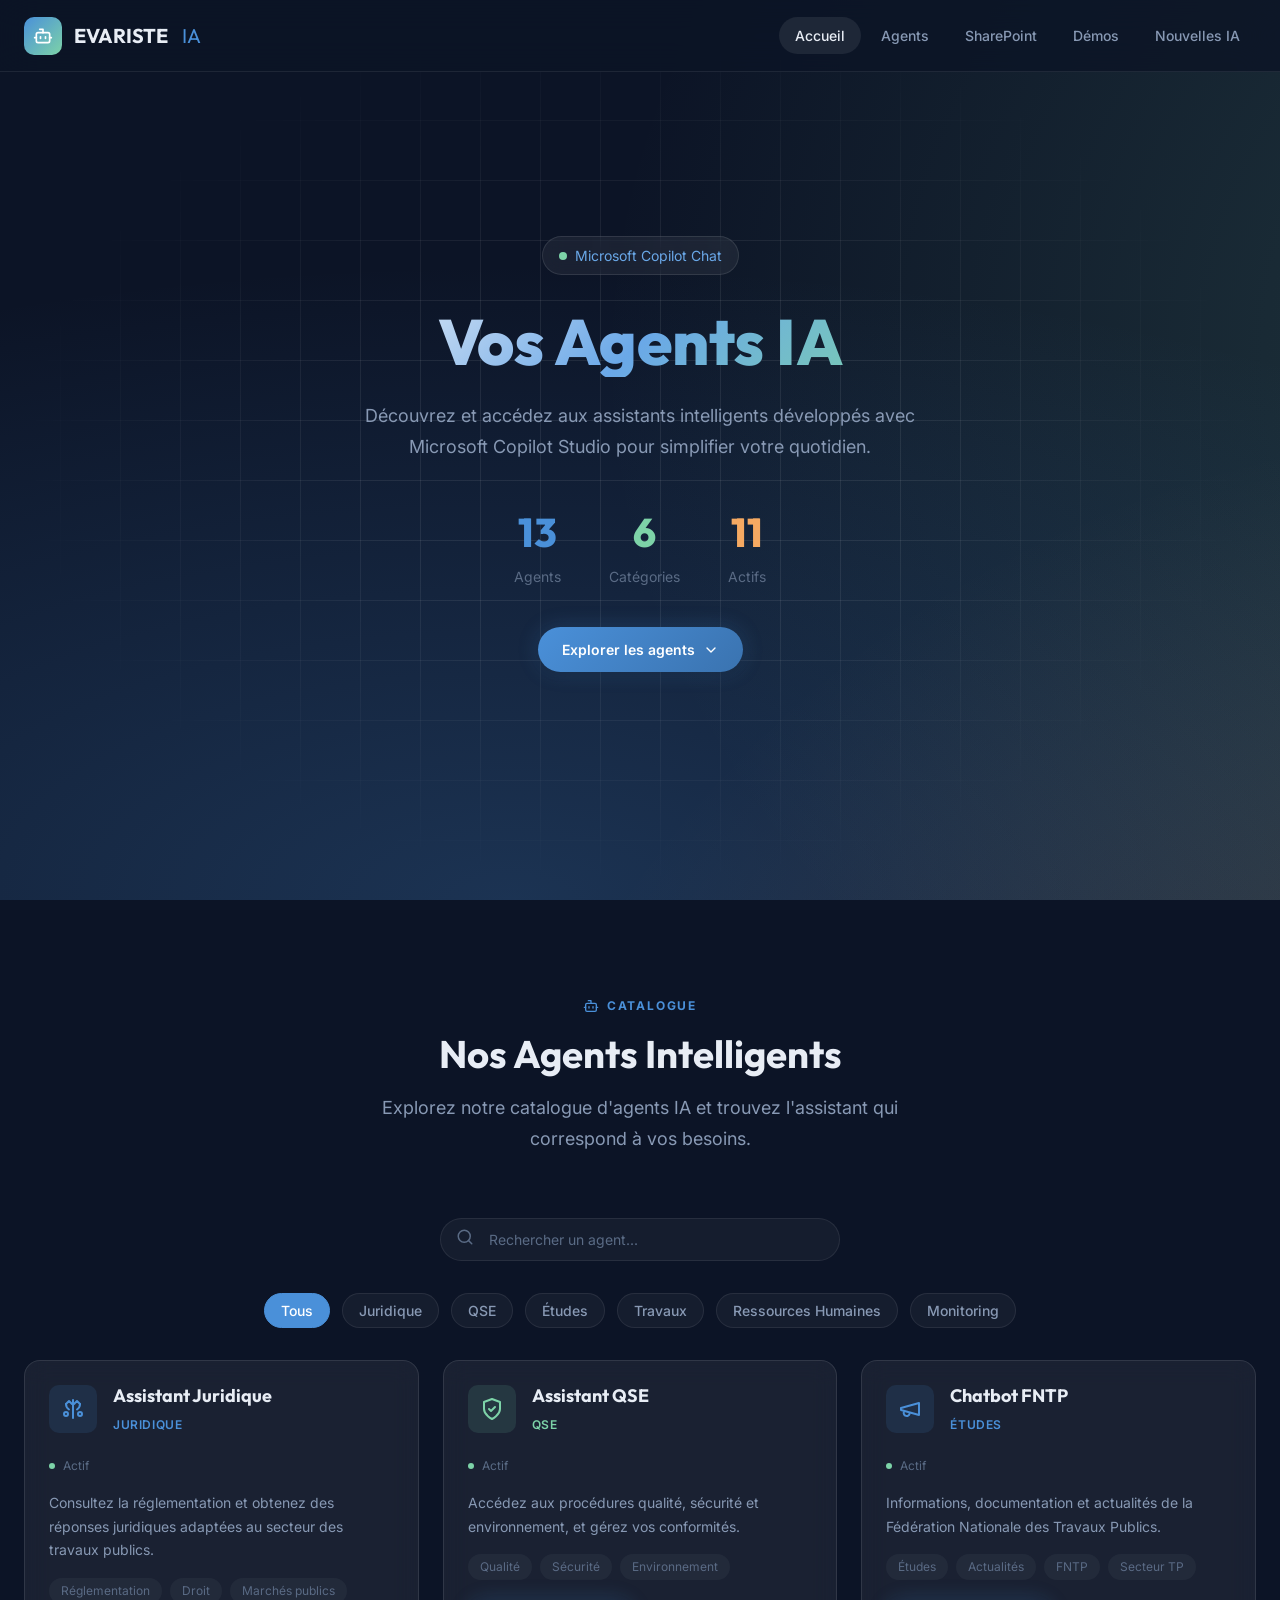
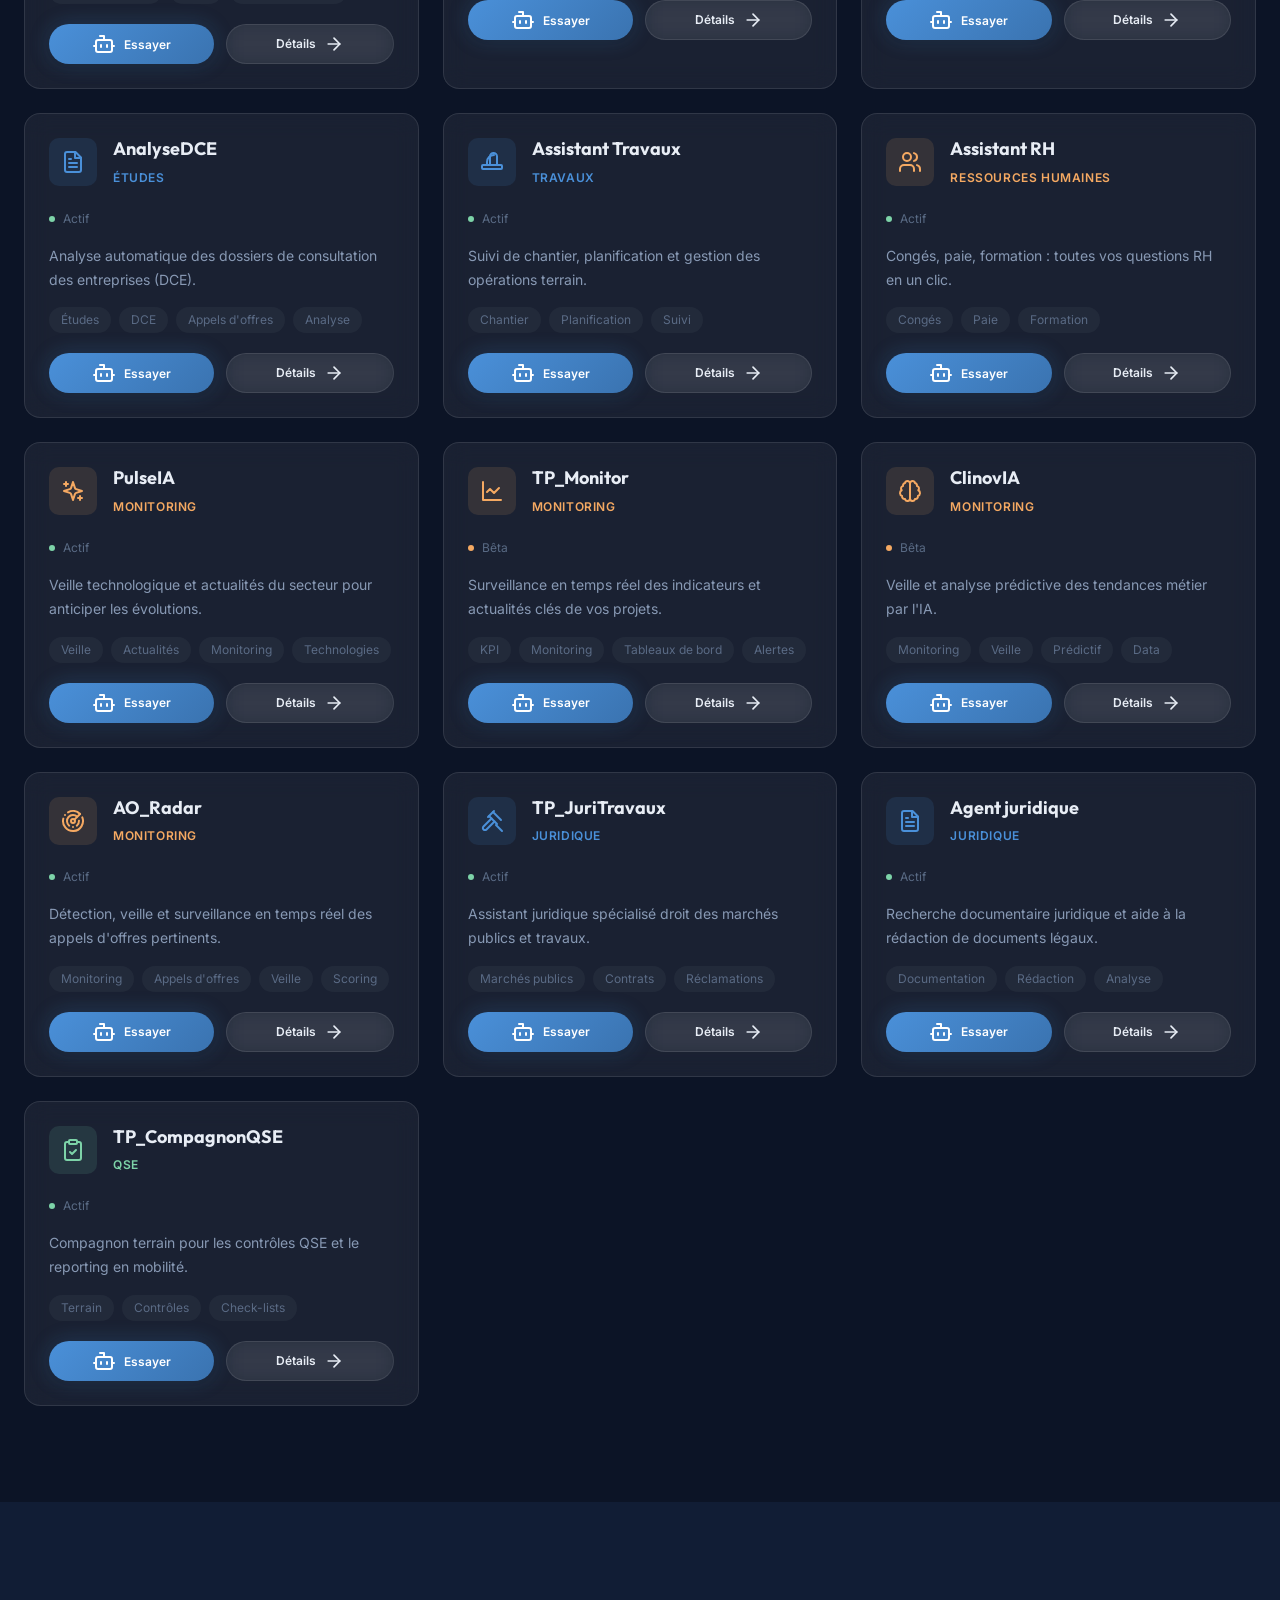
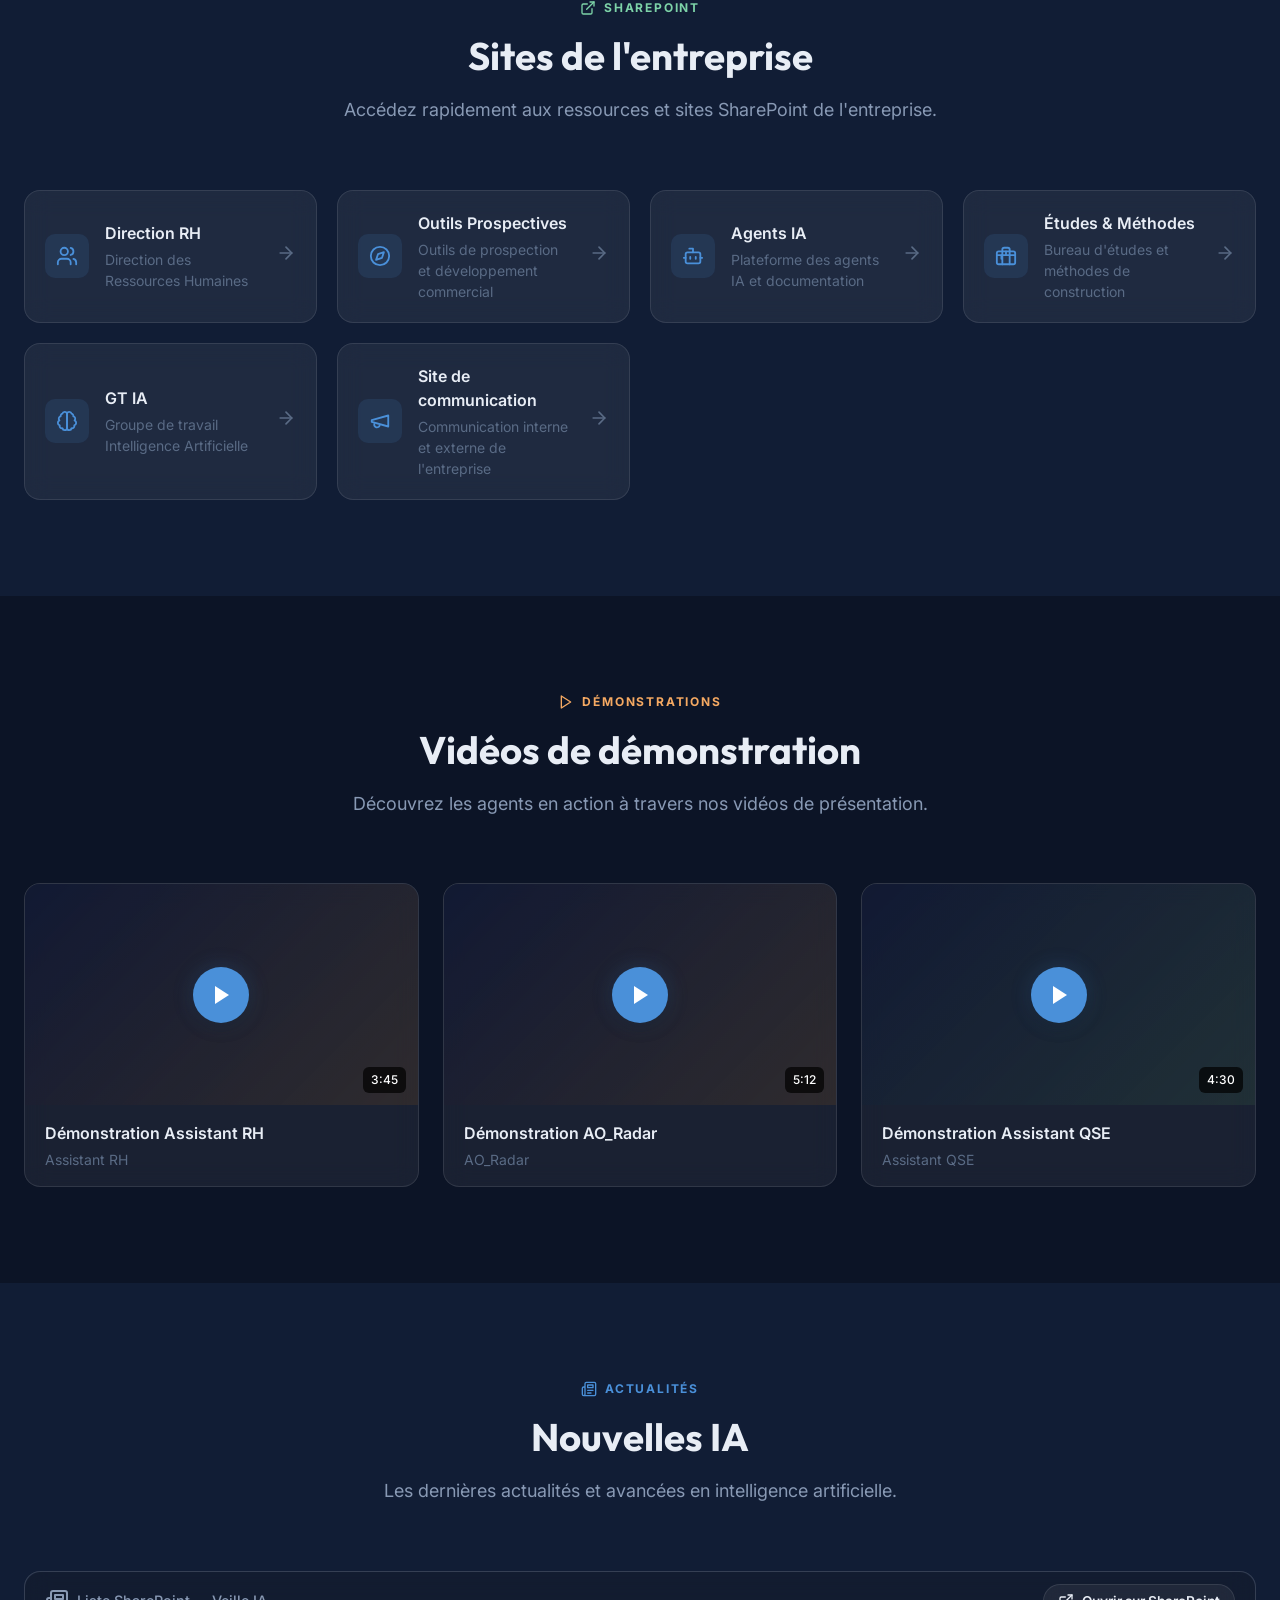
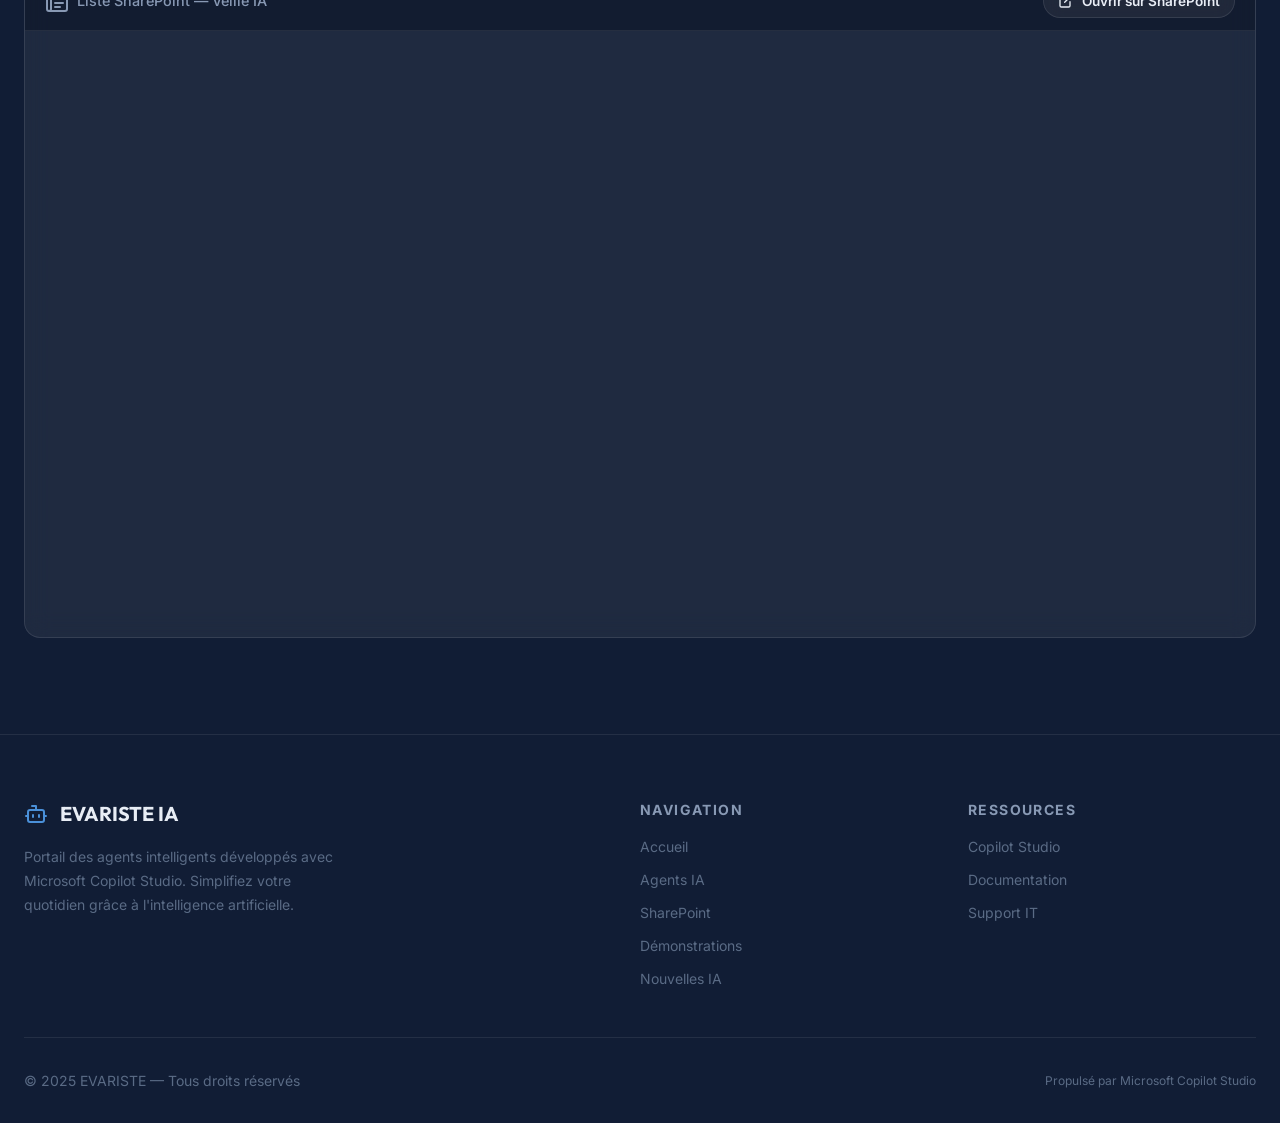
==== commit 727b7104: "feat: update hero badge to Copilot Chat & integrate SharePoint Veille IA list" ====
--- a/index.html
+++ b/index.html
@@ -58,10 +58,10 @@
       <div class="hero__grid" aria-hidden="true"></div>
 
       <div class="hero__content">
-        <div class="hero__badge scale-in">
+        <a href="https://m365.cloud.microsoft/chat" target="_blank" rel="noopener noreferrer" class="hero__badge scale-in">
           <span class="hero__badge-dot" aria-hidden="true"></span>
-          Microsoft Copilot Studio
-        </div>
+          Microsoft Copilot Chat
+        </a>
 
         <h1 class="hero__title fade-in">Vos Agents IA</h1>
 
--- a/css/components.css
+++ b/css/components.css
@@ -164,6 +164,17 @@
   color: var(--blue-light);
   margin-bottom: var(--space-8);
   backdrop-filter: blur(10px);
+  text-decoration: none;
+  cursor: pointer;
+  transition: background var(--transition-fast), border-color var(--transition-fast), transform var(--transition-fast), box-shadow var(--transition-fast);
+}
+
+.hero__badge:hover {
+  background: rgba(74, 144, 217, 0.18);
+  border-color: rgba(74, 144, 217, 0.4);
+  color: var(--white);
+  transform: translateY(-2px);
+  box-shadow: 0 4px 16px rgba(74, 144, 217, 0.2);
 }
 
 .hero__badge-dot {
@@ -909,6 +920,58 @@
   font-size: var(--text-sm);
 }
 
+.modal__launcher {
+  display: flex;
+  flex-direction: column;
+  align-items: center;
+  justify-content: center;
+  padding: var(--space-12) var(--space-8);
+  text-align: center;
+  min-height: 400px;
+}
+
+.modal__launcher-icon {
+  width: 72px;
+  height: 72px;
+  border-radius: var(--radius-lg);
+  display: flex;
+  align-items: center;
+  justify-content: center;
+  margin-bottom: var(--space-4);
+}
+
+.modal__launcher-icon.blue   { background: var(--blue-bg); color: var(--blue); }
+.modal__launcher-icon.green  { background: var(--green-bg); color: var(--green); }
+.modal__launcher-icon.orange { background: var(--orange-bg); color: var(--orange); }
+
+.modal__launcher-title {
+  font-family: var(--font-heading);
+  font-size: var(--text-2xl);
+  font-weight: 700;
+  color: var(--text-primary);
+  margin-bottom: var(--space-2);
+}
+
+.modal__launcher-desc {
+  font-size: var(--text-base);
+  color: var(--text-secondary);
+  max-width: 520px;
+  line-height: var(--leading-relaxed);
+  margin-bottom: var(--space-4);
+}
+
+.modal__launcher-badge {
+  display: inline-flex;
+  align-items: center;
+  gap: var(--space-2);
+  padding: var(--space-2) var(--space-4);
+  background: var(--surface);
+  border: 1px solid var(--border);
+  border-radius: var(--radius-full);
+  font-size: var(--text-xs);
+  color: var(--blue-light);
+}
+
 /* ===== FOOTER ===== */
 .footer {
   background: var(--bg-secondary);
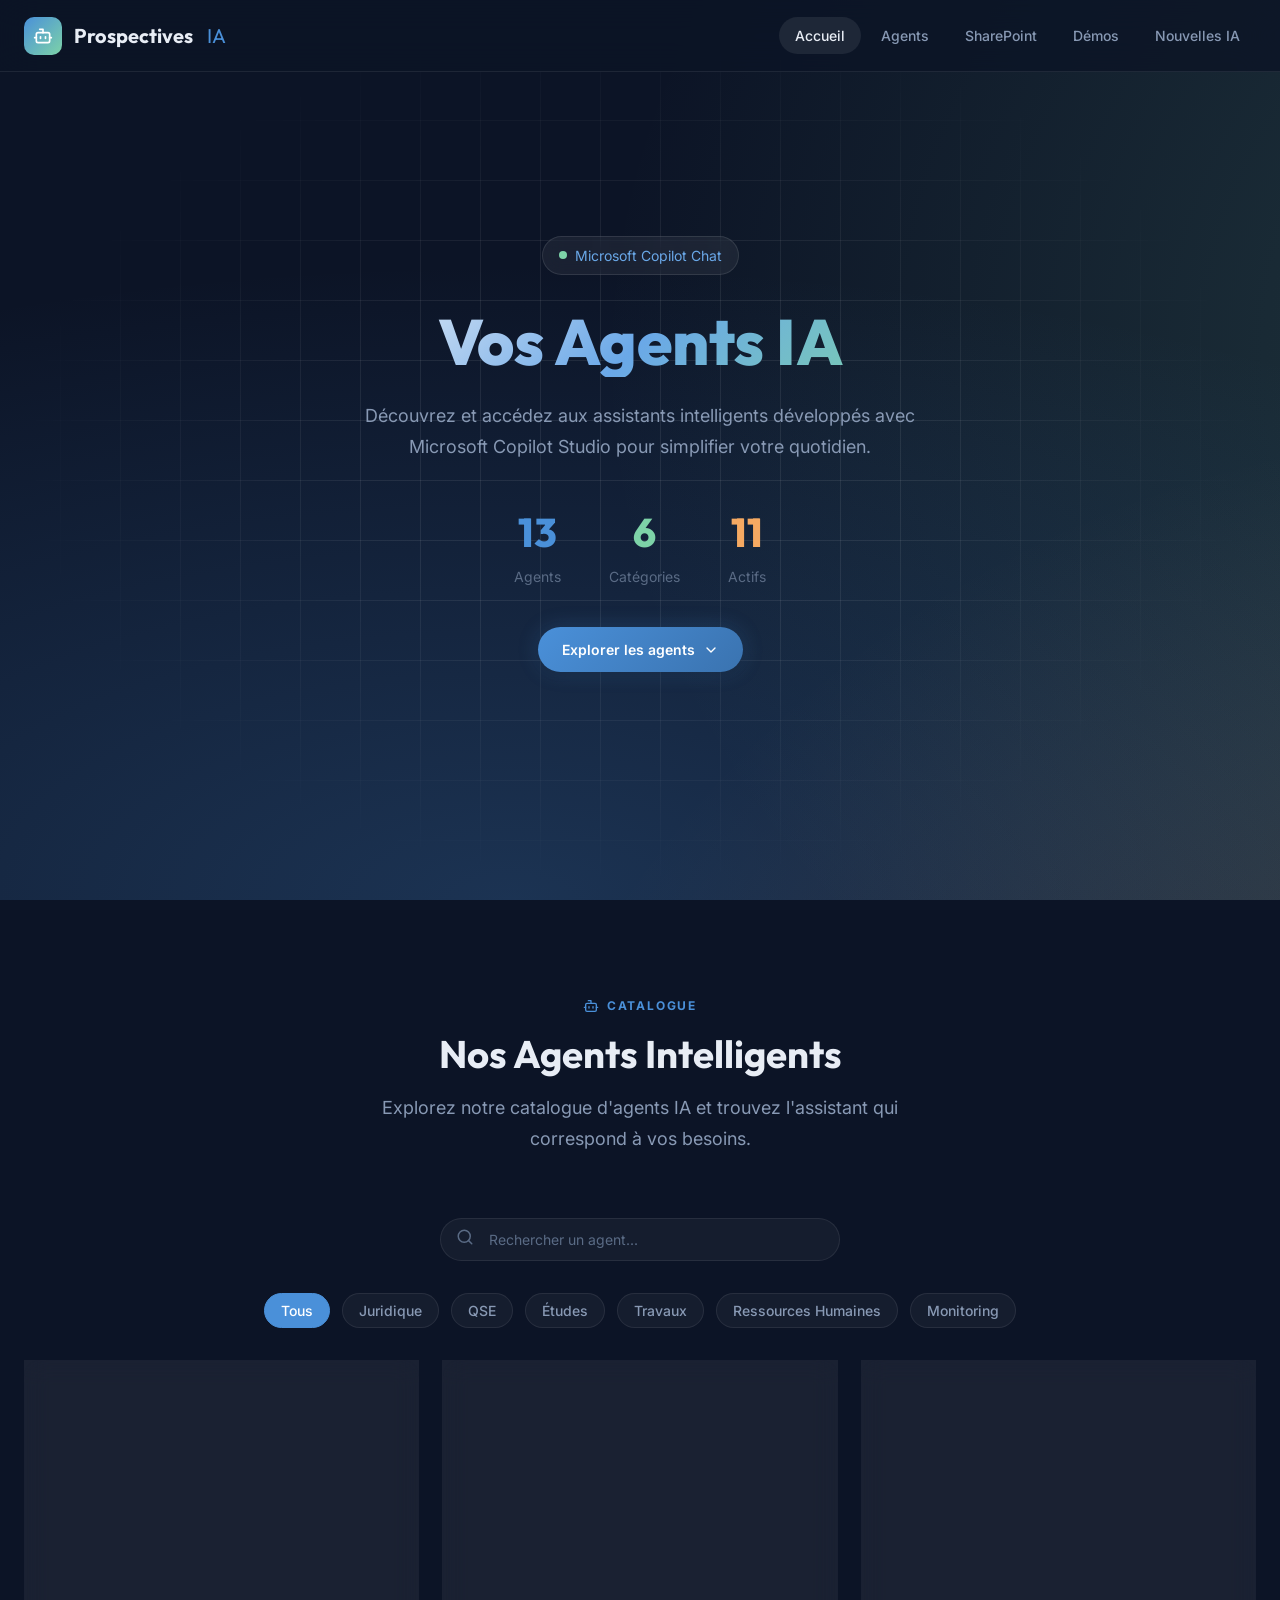
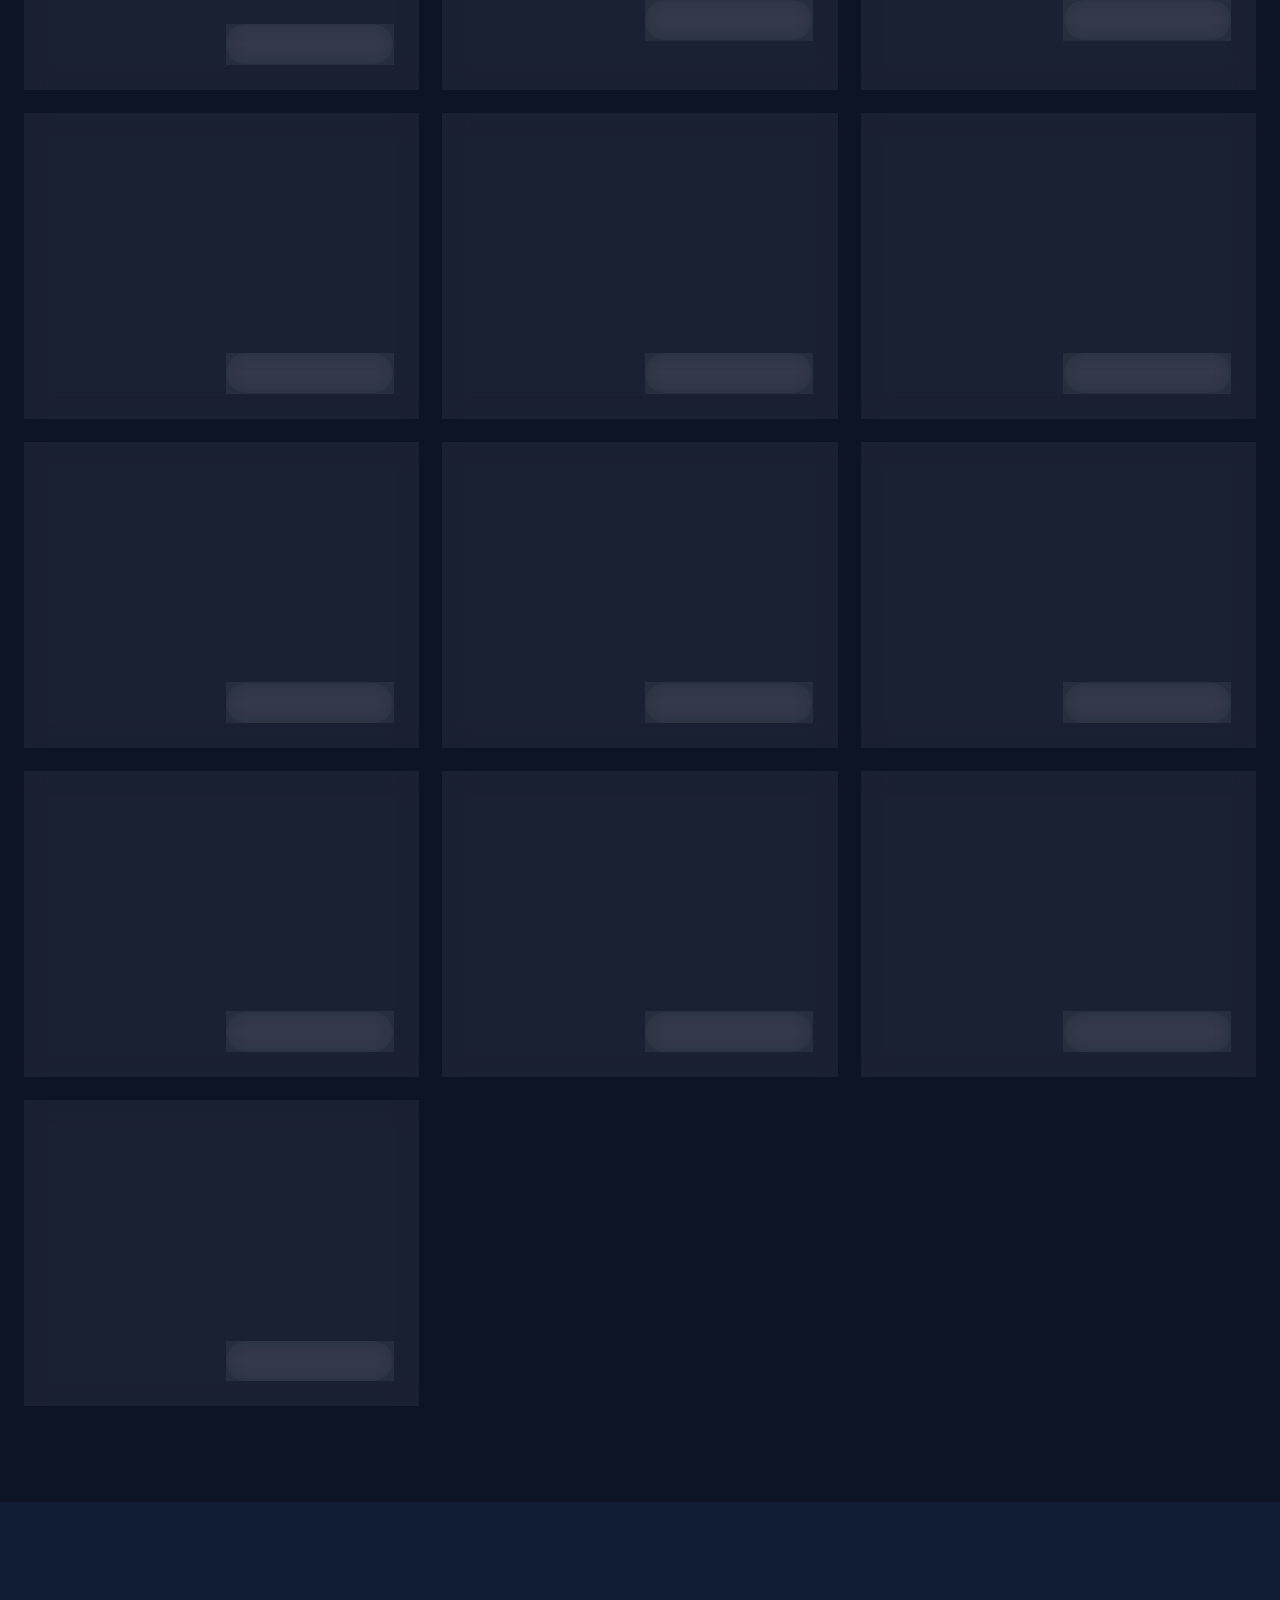
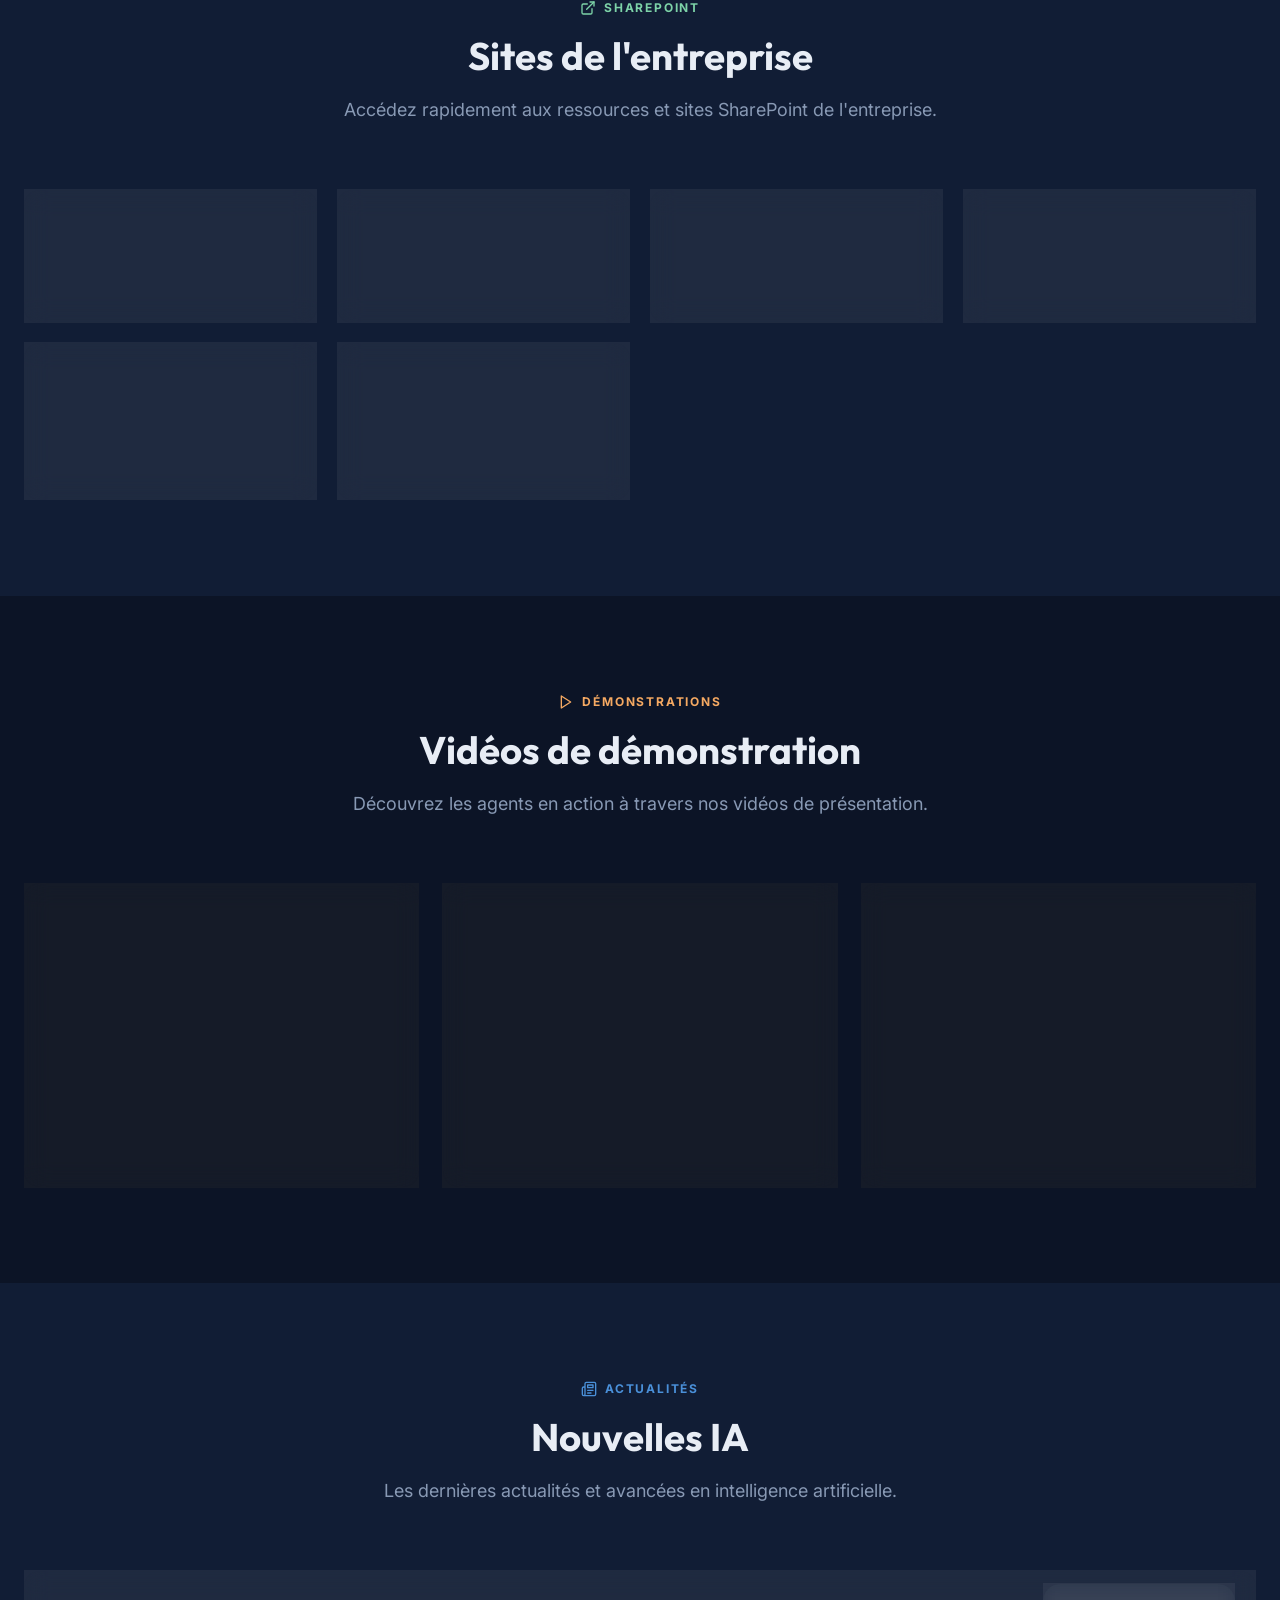
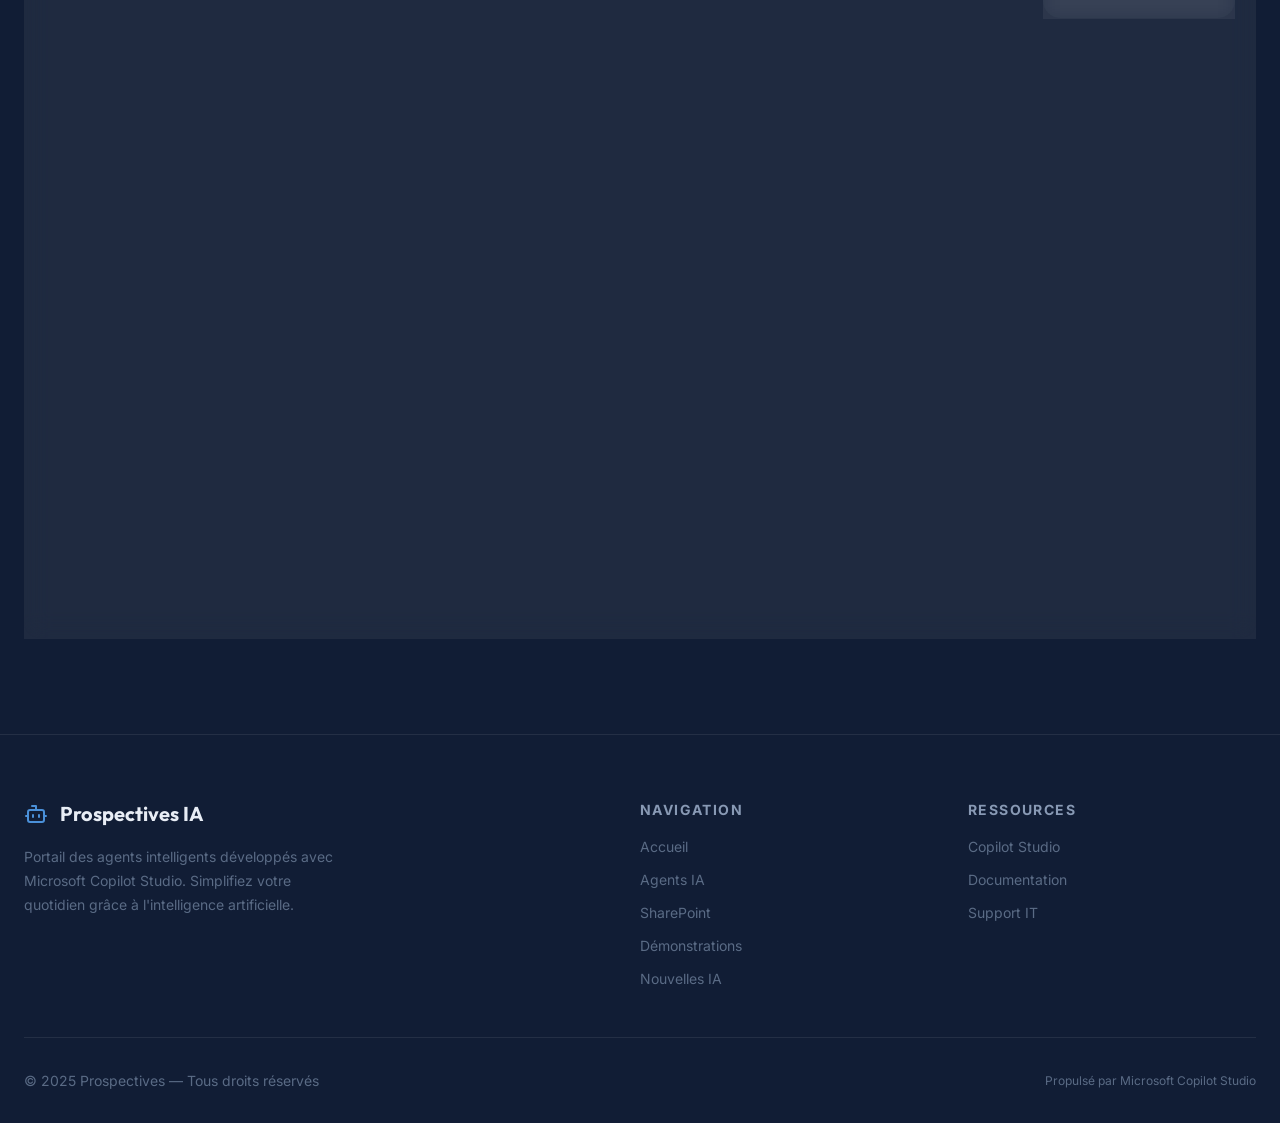
==== commit 3cc929b7: "fix: update page title and brand name to Prospectives IA" ====
--- a/index.html
+++ b/index.html
@@ -3,9 +3,9 @@
 <head>
   <meta charset="UTF-8">
   <meta name="viewport" content="width=device-width, initial-scale=1.0">
-  <meta name="description" content="Portail des agents IA développés avec Microsoft Copilot Studio — EVARISTE. Découvrez et accédez aux assistants intelligents de l'entreprise.">
+  <meta name="description" content="Portail des agents IA développés avec Microsoft Copilot Studio — Prospectives. Découvrez et accédez aux assistants intelligents de l'entreprise.">
   <meta name="theme-color" content="#0c1426">
-  <title>Agents IA — Copilot Studio | EVARISTE</title>
+  <title>Agents IA — Copilot Studio | Prospectives IA</title>
 
   <!-- Google Fonts -->
   <link rel="preconnect" href="https://fonts.googleapis.com">
@@ -27,11 +27,11 @@
   <!-- ===== NAVIGATION ===== -->
   <nav class="nav" id="nav" role="navigation" aria-label="Navigation principale">
     <div class="nav__container">
-      <a href="#" class="nav__logo" aria-label="EVARISTE - Accueil">
+      <a href="#" class="nav__logo" aria-label="Prospectives - Accueil">
         <div class="nav__logo-icon" aria-hidden="true">
           <svg xmlns="http://www.w3.org/2000/svg" width="20" height="20" viewBox="0 0 24 24" fill="none" stroke="currentColor" stroke-width="2" stroke-linecap="round" stroke-linejoin="round"><path d="M12 8V4H8"/><rect x="4" y="8" width="16" height="12" rx="2"/><path d="M2 14h2"/><path d="M20 14h2"/><path d="M15 13v2"/><path d="M9 13v2"/></svg>
         </div>
-        EVARISTE <span style="color: var(--blue); font-weight: 400; margin-left: 2px;">IA</span>
+        Prospectives <span style="color: var(--blue); font-weight: 400; margin-left: 2px;">IA</span>
       </a>
 
       <div class="nav__links" id="nav-links">
@@ -190,7 +190,7 @@
         <div class="footer__brand">
           <div class="footer__brand-name">
             <svg xmlns="http://www.w3.org/2000/svg" width="24" height="24" viewBox="0 0 24 24" fill="none" stroke="var(--blue)" stroke-width="2" stroke-linecap="round" stroke-linejoin="round"><path d="M12 8V4H8"/><rect x="4" y="8" width="16" height="12" rx="2"/><path d="M2 14h2"/><path d="M20 14h2"/><path d="M15 13v2"/><path d="M9 13v2"/></svg>
-            EVARISTE IA
+            Prospectives IA
           </div>
           <p class="footer__brand-desc">
             Portail des agents intelligents développés avec Microsoft Copilot Studio.
@@ -221,7 +221,7 @@
 
       <div class="footer__bottom">
         <div class="footer__copyright">
-          © 2025 EVARISTE — Tous droits réservés
+          © 2025 Prospectives — Tous droits réservés
         </div>
         <div class="footer__tech">
           Propulsé par Microsoft Copilot Studio
